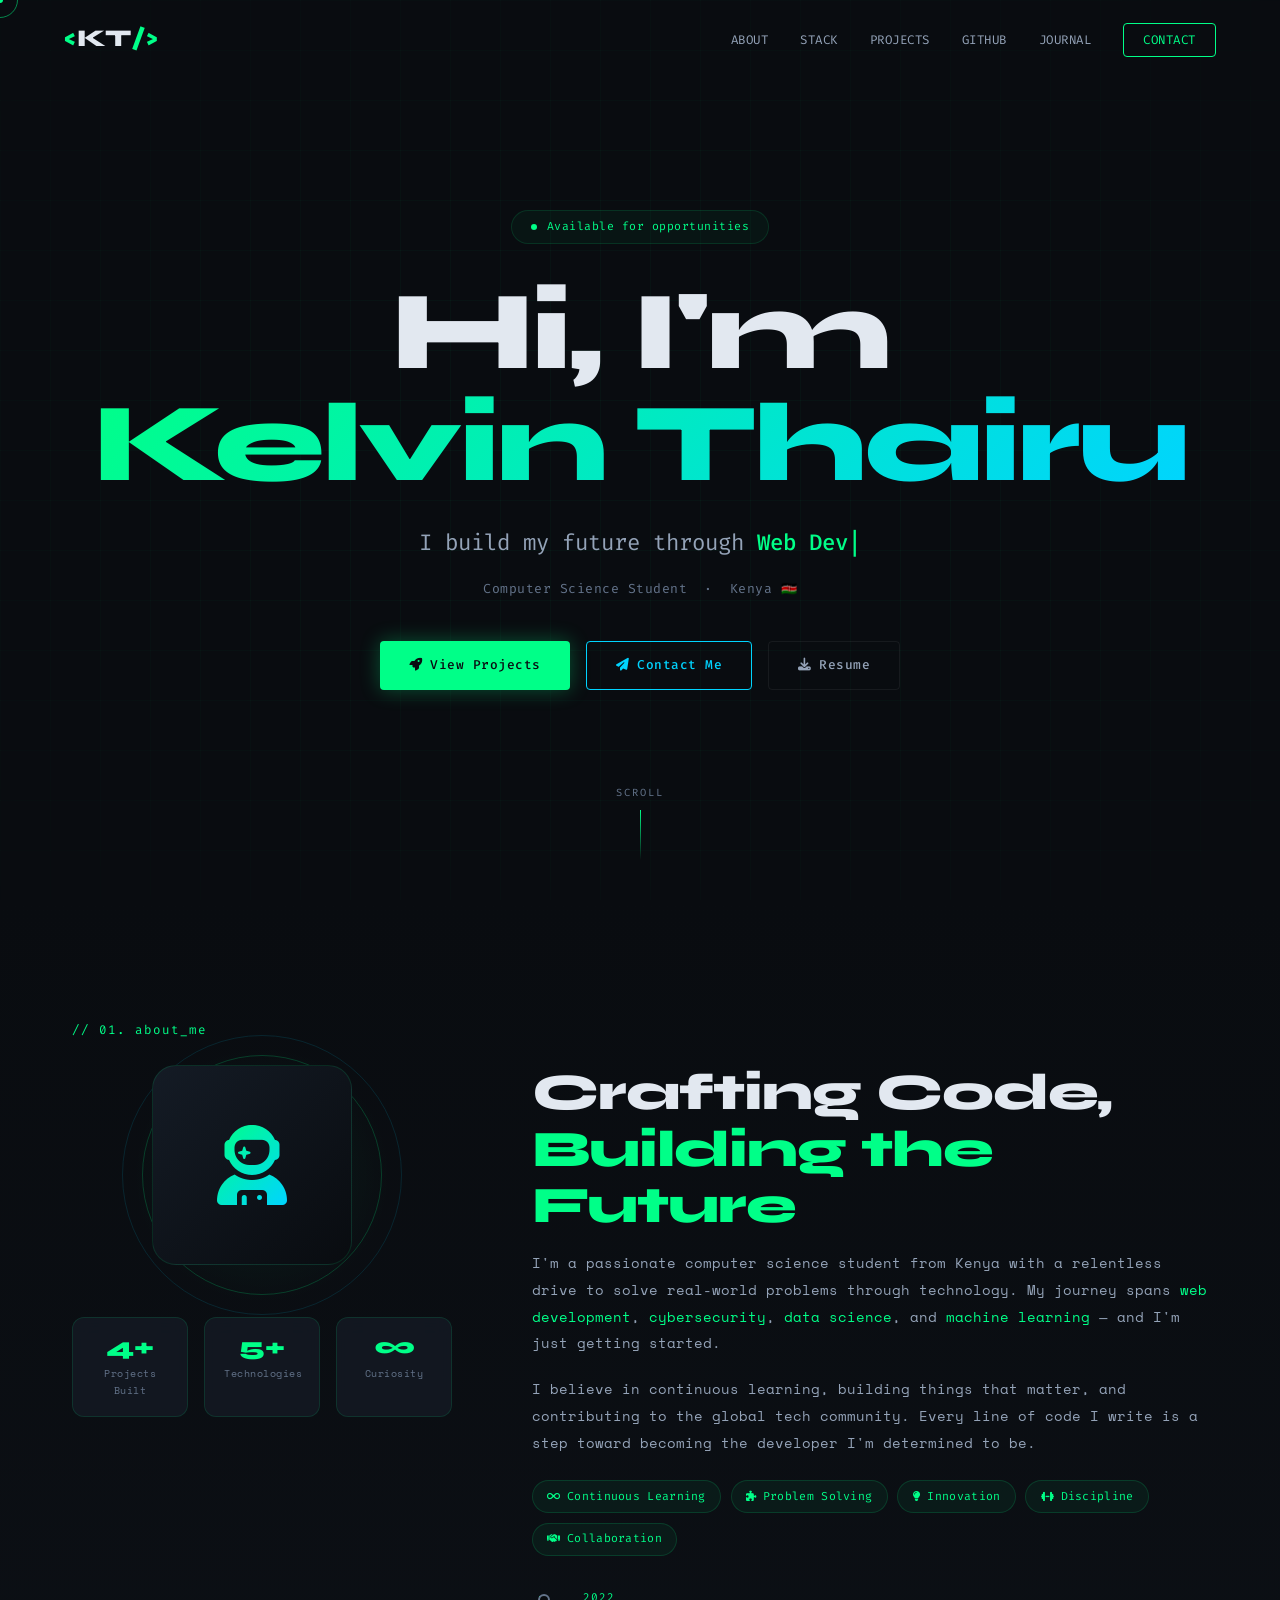
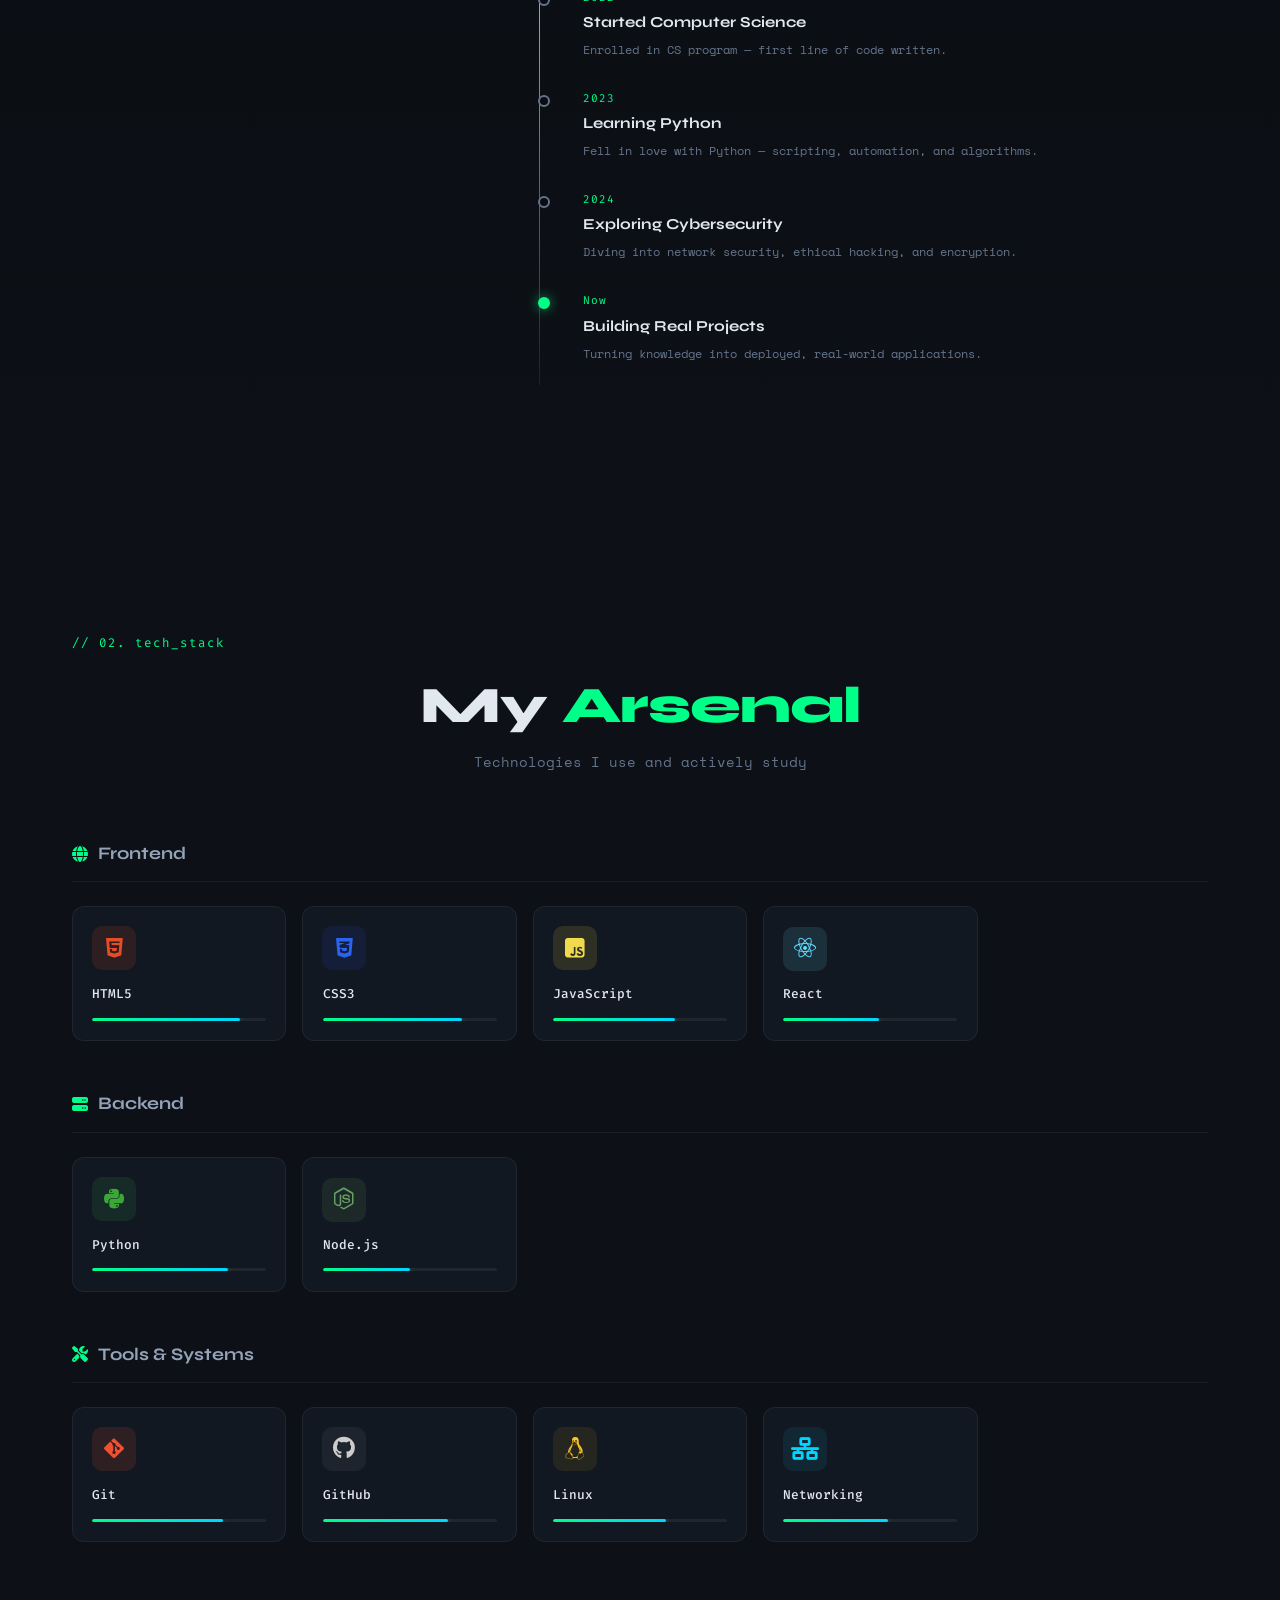
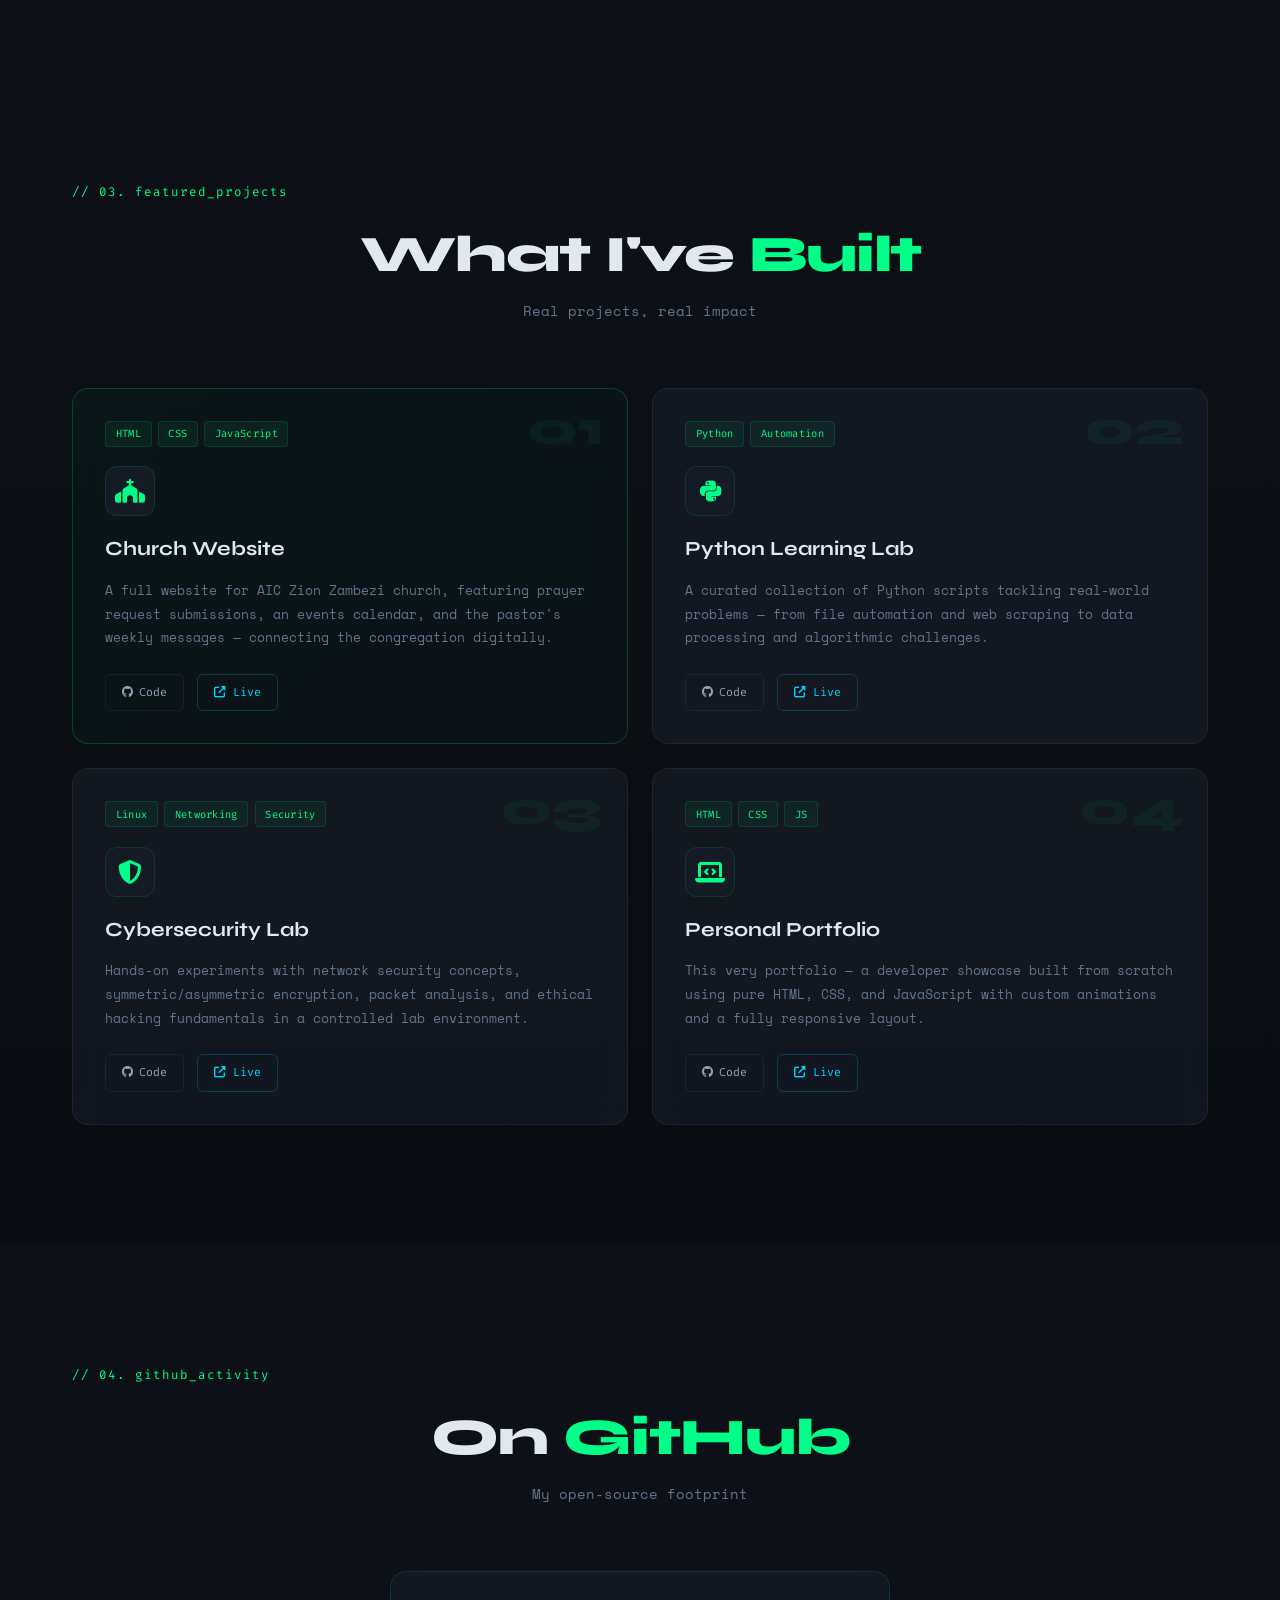
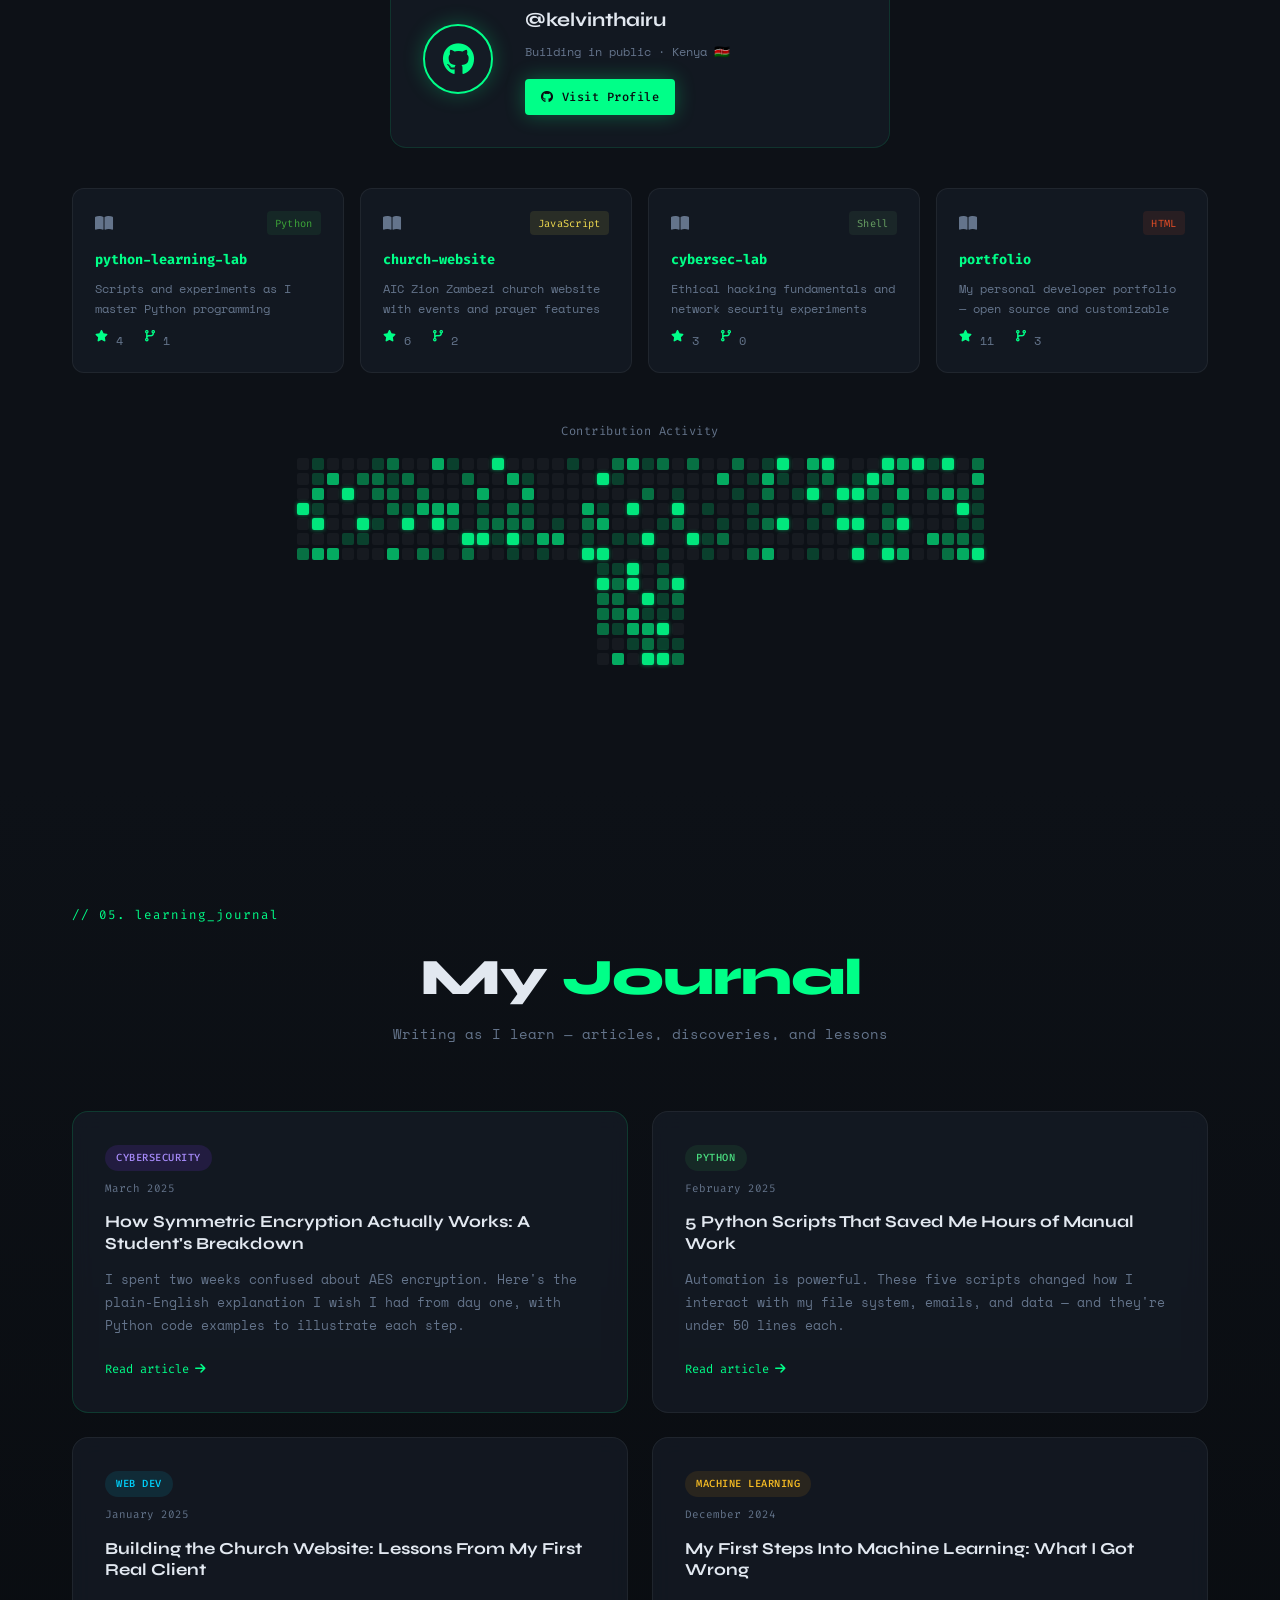
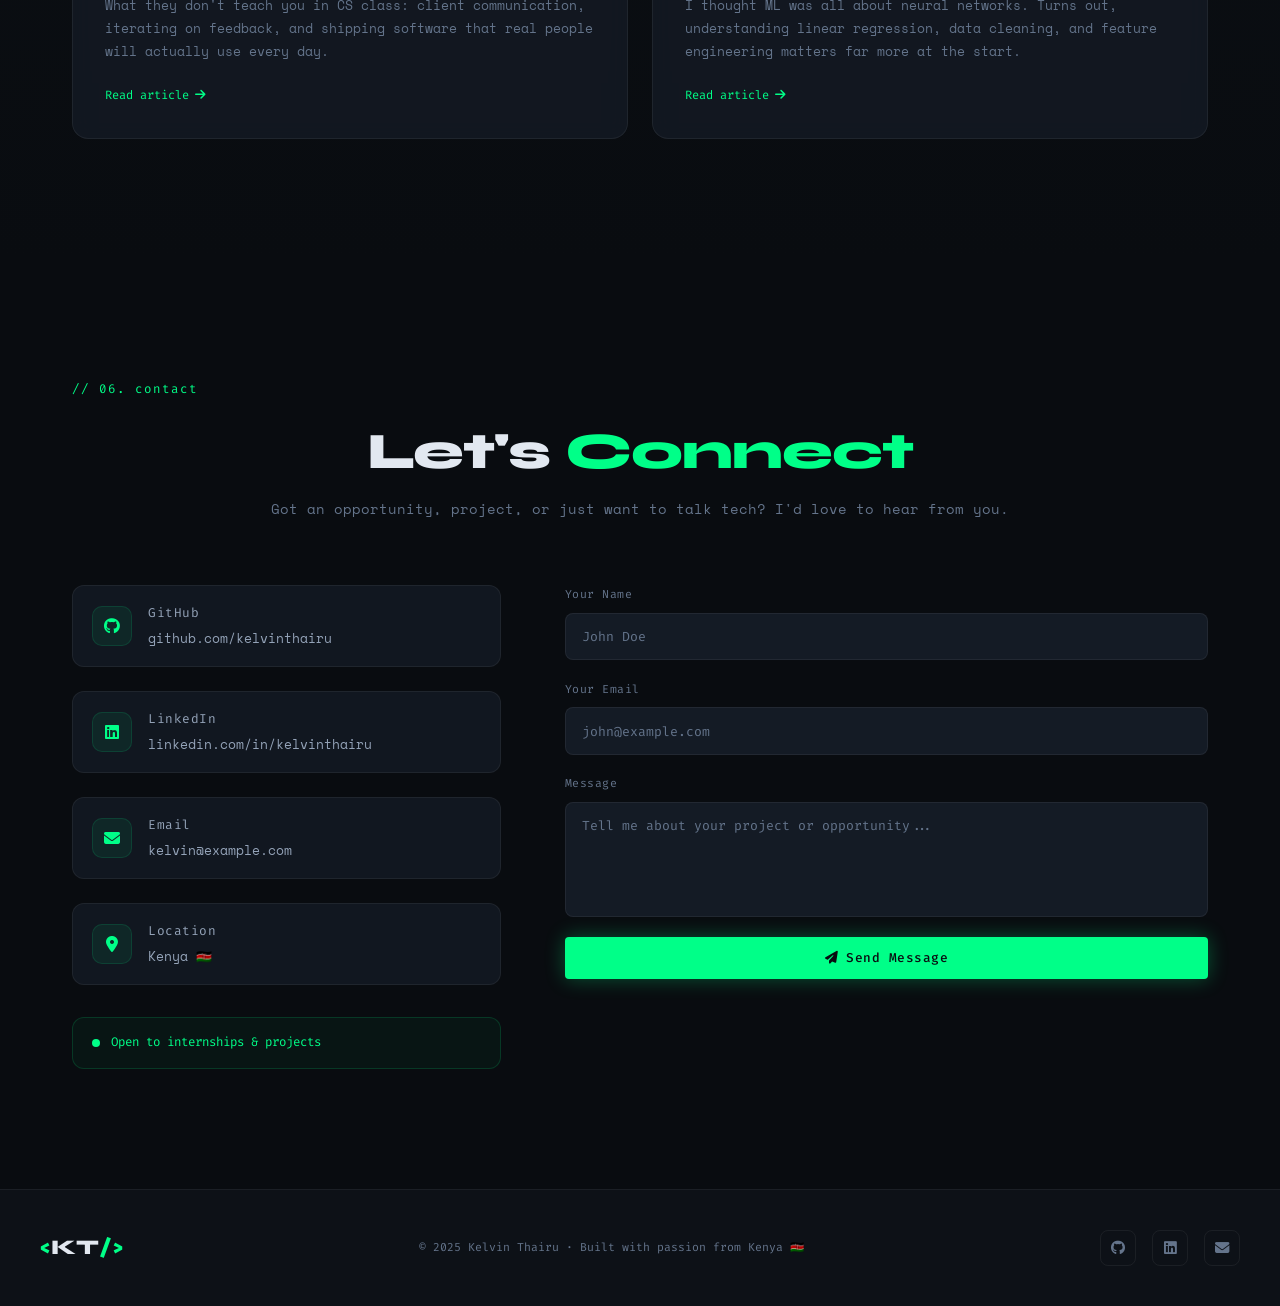
==== index.html @ 37976a63 "Initial commit Created from https://vercel.com/new" ====
<!DOCTYPE html>
<html lang="en">
<head>
  <meta charset="UTF-8" />
  <meta name="viewport" content="width=device-width, initial-scale=1.0"/>
  <title>Kelvin Thairu — Software Developer</title>
  <link rel="stylesheet" href="styles.css"/>
  <link rel="preconnect" href="https://fonts.googleapis.com"/>
  <link href="https://fonts.googleapis.com/css2?family=Space+Mono:wght@400;700&family=Syne:wght@400;600;700;800&family=Fira+Code:wght@300;400;500&display=swap" rel="stylesheet"/>
  <link rel="stylesheet" href="https://cdnjs.cloudflare.com/ajax/libs/font-awesome/6.5.0/css/all.min.css"/>
</head>
<body>

<!-- ========== CURSOR ========== -->
<div class="cursor-dot"></div>
<div class="cursor-ring"></div>

<!-- ========== NAV ========== -->
<nav id="navbar">
  <div class="nav-logo"><span class="accent">&lt;</span>KT<span class="accent">/&gt;</span></div>
  <button class="hamburger" id="hamburger" aria-label="Menu">
    <span></span><span></span><span></span>
  </button>
  <ul class="nav-links" id="nav-links">
    <li><a href="#about">About</a></li>
    <li><a href="#stack">Stack</a></li>
    <li><a href="#projects">Projects</a></li>
    <li><a href="#github">GitHub</a></li>
    <li><a href="#blog">Journal</a></li>
    <li><a href="#contact" class="nav-cta">Contact</a></li>
  </ul>
</nav>

<!-- ========== HERO ========== -->
<section id="hero">
  <canvas id="matrix-canvas"></canvas>
  <div class="hero-grid-overlay"></div>

  <div class="hero-content">
    <div class="hero-badge reveal">
      <span class="badge-dot"></span>
      Available for opportunities
    </div>
    <h1 class="hero-name reveal">Hi, I'm<br/><span class="name-highlight">Kelvin Thairu</span></h1>
    <div class="hero-sub reveal">
      <span class="static-text">I build my future through </span>
      <span class="typed-wrapper"><span id="typed-text"></span><span class="cursor-blink">|</span></span>
    </div>
    <p class="hero-tagline reveal">Computer Science Student &nbsp;·&nbsp; Kenya 🇰🇪</p>
    <div class="hero-btns reveal">
      <a href="#projects" class="btn btn-primary">
        <i class="fas fa-rocket"></i> View Projects
      </a>
      <a href="#contact" class="btn btn-secondary">
        <i class="fas fa-paper-plane"></i> Contact Me
      </a>
      <a href="#" class="btn btn-ghost" id="dl-resume">
        <i class="fas fa-download"></i> Resume
      </a>
    </div>
  </div>

  <div class="hero-scroll-hint">
    <span>scroll</span>
    <div class="scroll-line"></div>
  </div>
</section>

<!-- ========== ABOUT ========== -->
<section id="about">
  <div class="container">
    <div class="section-label reveal">// 01. about_me</div>
    <div class="about-grid">
      <div class="about-image-col reveal">
        <div class="avatar-frame">
          <div class="avatar-inner">
            <i class="fas fa-user-astronaut"></i>
          </div>
          <div class="avatar-ring r1"></div>
          <div class="avatar-ring r2"></div>
          <div class="avatar-glow"></div>
        </div>
        <div class="about-stats">
          <div class="stat-card">
            <span class="stat-num">4+</span>
            <span class="stat-label">Projects Built</span>
          </div>
          <div class="stat-card">
            <span class="stat-num">5+</span>
            <span class="stat-label">Technologies</span>
          </div>
          <div class="stat-card">
            <span class="stat-num">∞</span>
            <span class="stat-label">Curiosity</span>
          </div>
        </div>
      </div>

      <div class="about-text-col reveal">
        <h2 class="section-title">Crafting Code,<br/><span class="accent">Building the Future</span></h2>
        <p class="about-bio">
          I'm a passionate computer science student from Kenya with a relentless drive to solve real-world problems through technology. My journey spans <strong>web development</strong>, <strong>cybersecurity</strong>, <strong>data science</strong>, and <strong>machine learning</strong> — and I'm just getting started.
        </p>
        <p class="about-bio">
          I believe in continuous learning, building things that matter, and contributing to the global tech community. Every line of code I write is a step toward becoming the developer I'm determined to be.
        </p>

        <div class="values-chips">
          <span class="chip"><i class="fas fa-infinity"></i> Continuous Learning</span>
          <span class="chip"><i class="fas fa-puzzle-piece"></i> Problem Solving</span>
          <span class="chip"><i class="fas fa-lightbulb"></i> Innovation</span>
          <span class="chip"><i class="fas fa-dumbbell"></i> Discipline</span>
          <span class="chip"><i class="fas fa-handshake"></i> Collaboration</span>
        </div>

        <div class="timeline">
          <div class="tl-item">
            <div class="tl-dot"></div>
            <div class="tl-content">
              <span class="tl-year">2022</span>
              <h4>Started Computer Science</h4>
              <p>Enrolled in CS program — first line of code written.</p>
            </div>
          </div>
          <div class="tl-item">
            <div class="tl-dot"></div>
            <div class="tl-content">
              <span class="tl-year">2023</span>
              <h4>Learning Python</h4>
              <p>Fell in love with Python — scripting, automation, and algorithms.</p>
            </div>
          </div>
          <div class="tl-item">
            <div class="tl-dot"></div>
            <div class="tl-content">
              <span class="tl-year">2024</span>
              <h4>Exploring Cybersecurity</h4>
              <p>Diving into network security, ethical hacking, and encryption.</p>
            </div>
          </div>
          <div class="tl-item active">
            <div class="tl-dot"></div>
            <div class="tl-content">
              <span class="tl-year">Now</span>
              <h4>Building Real Projects</h4>
              <p>Turning knowledge into deployed, real-world applications.</p>
            </div>
          </div>
        </div>
      </div>
    </div>
  </div>
</section>

<!-- ========== TECH STACK ========== -->
<section id="stack">
  <div class="container">
    <div class="section-label reveal">// 02. tech_stack</div>
    <h2 class="section-title center reveal">My <span class="accent">Arsenal</span></h2>
    <p class="section-sub reveal">Technologies I use and actively study</p>

    <div class="stack-categories reveal">
      <div class="stack-cat">
        <div class="cat-header"><i class="fas fa-globe"></i> Frontend</div>
        <div class="tech-grid">
          <div class="tech-card" data-skill="85">
            <div class="tech-icon html-icon"><i class="fab fa-html5"></i></div>
            <span class="tech-name">HTML5</span>
            <div class="skill-bar"><div class="skill-fill" data-width="85"></div></div>
          </div>
          <div class="tech-card" data-skill="80">
            <div class="tech-icon css-icon"><i class="fab fa-css3-alt"></i></div>
            <span class="tech-name">CSS3</span>
            <div class="skill-bar"><div class="skill-fill" data-width="80"></div></div>
          </div>
          <div class="tech-card" data-skill="70">
            <div class="tech-icon js-icon"><i class="fab fa-js-square"></i></div>
            <span class="tech-name">JavaScript</span>
            <div class="skill-bar"><div class="skill-fill" data-width="70"></div></div>
          </div>
          <div class="tech-card" data-skill="55">
            <div class="tech-icon react-icon"><i class="fab fa-react"></i></div>
            <span class="tech-name">React</span>
            <div class="skill-bar"><div class="skill-fill" data-width="55"></div></div>
          </div>
        </div>
      </div>

      <div class="stack-cat">
        <div class="cat-header"><i class="fas fa-server"></i> Backend</div>
        <div class="tech-grid">
          <div class="tech-card" data-skill="78">
            <div class="tech-icon py-icon"><i class="fab fa-python"></i></div>
            <span class="tech-name">Python</span>
            <div class="skill-bar"><div class="skill-fill" data-width="78"></div></div>
          </div>
          <div class="tech-card" data-skill="50">
            <div class="tech-icon node-icon"><i class="fab fa-node-js"></i></div>
            <span class="tech-name">Node.js</span>
            <div class="skill-bar"><div class="skill-fill" data-width="50"></div></div>
          </div>
        </div>
      </div>

      <div class="stack-cat">
        <div class="cat-header"><i class="fas fa-tools"></i> Tools & Systems</div>
        <div class="tech-grid">
          <div class="tech-card" data-skill="75">
            <div class="tech-icon git-icon"><i class="fab fa-git-alt"></i></div>
            <span class="tech-name">Git</span>
            <div class="skill-bar"><div class="skill-fill" data-width="75"></div></div>
          </div>
          <div class="tech-card" data-skill="72">
            <div class="tech-icon gh-icon"><i class="fab fa-github"></i></div>
            <span class="tech-name">GitHub</span>
            <div class="skill-bar"><div class="skill-fill" data-width="72"></div></div>
          </div>
          <div class="tech-card" data-skill="65">
            <div class="tech-icon linux-icon"><i class="fab fa-linux"></i></div>
            <span class="tech-name">Linux</span>
            <div class="skill-bar"><div class="skill-fill" data-width="65"></div></div>
          </div>
          <div class="tech-card" data-skill="60">
            <div class="tech-icon net-icon"><i class="fas fa-network-wired"></i></div>
            <span class="tech-name">Networking</span>
            <div class="skill-bar"><div class="skill-fill" data-width="60"></div></div>
          </div>
        </div>
      </div>
    </div>
  </div>
</section>

<!-- ========== PROJECTS ========== -->
<section id="projects">
  <div class="container">
    <div class="section-label reveal">// 03. featured_projects</div>
    <h2 class="section-title center reveal">What I've <span class="accent">Built</span></h2>
    <p class="section-sub reveal">Real projects, real impact</p>

    <div class="projects-grid reveal">

      <div class="project-card featured">
        <div class="project-number">01</div>
        <div class="project-tags">
          <span>HTML</span><span>CSS</span><span>JavaScript</span>
        </div>
        <div class="project-icon-wrap">
          <i class="fas fa-church"></i>
        </div>
        <h3>Church Website</h3>
        <p>A full website for AIC Zion Zambezi church, featuring prayer request submissions, an events calendar, and the pastor's weekly messages — connecting the congregation digitally.</p>
        <div class="project-links">
          <a href="#" class="proj-btn"><i class="fab fa-github"></i> Code</a>
          <a href="#" class="proj-btn proj-live"><i class="fas fa-external-link-alt"></i> Live</a>
        </div>
        <div class="card-glow"></div>
      </div>

      <div class="project-card">
        <div class="project-number">02</div>
        <div class="project-tags">
          <span>Python</span><span>Automation</span>
        </div>
        <div class="project-icon-wrap">
          <i class="fab fa-python"></i>
        </div>
        <h3>Python Learning Lab</h3>
        <p>A curated collection of Python scripts tackling real-world problems — from file automation and web scraping to data processing and algorithmic challenges.</p>
        <div class="project-links">
          <a href="#" class="proj-btn"><i class="fab fa-github"></i> Code</a>
          <a href="#" class="proj-btn proj-live"><i class="fas fa-external-link-alt"></i> Live</a>
        </div>
        <div class="card-glow"></div>
      </div>

      <div class="project-card">
        <div class="project-number">03</div>
        <div class="project-tags">
          <span>Linux</span><span>Networking</span><span>Security</span>
        </div>
        <div class="project-icon-wrap">
          <i class="fas fa-shield-halved"></i>
        </div>
        <h3>Cybersecurity Lab</h3>
        <p>Hands-on experiments with network security concepts, symmetric/asymmetric encryption, packet analysis, and ethical hacking fundamentals in a controlled lab environment.</p>
        <div class="project-links">
          <a href="#" class="proj-btn"><i class="fab fa-github"></i> Code</a>
          <a href="#" class="proj-btn proj-live"><i class="fas fa-external-link-alt"></i> Live</a>
        </div>
        <div class="card-glow"></div>
      </div>

      <div class="project-card">
        <div class="project-number">04</div>
        <div class="project-tags">
          <span>HTML</span><span>CSS</span><span>JS</span>
        </div>
        <div class="project-icon-wrap">
          <i class="fas fa-laptop-code"></i>
        </div>
        <h3>Personal Portfolio</h3>
        <p>This very portfolio — a developer showcase built from scratch using pure HTML, CSS, and JavaScript with custom animations and a fully responsive layout.</p>
        <div class="project-links">
          <a href="#" class="proj-btn"><i class="fab fa-github"></i> Code</a>
          <a href="#" class="proj-btn proj-live"><i class="fas fa-external-link-alt"></i> Live</a>
        </div>
        <div class="card-glow"></div>
      </div>

    </div>
  </div>
</section>

<!-- ========== GITHUB ========== -->
<section id="github">
  <div class="container">
    <div class="section-label reveal">// 04. github_activity</div>
    <h2 class="section-title center reveal">On <span class="accent">GitHub</span></h2>
    <p class="section-sub reveal">My open-source footprint</p>

    <div class="github-profile-card reveal">
      <div class="gh-avatar"><i class="fab fa-github"></i></div>
      <div class="gh-info">
        <h3>@kelvinthairu</h3>
        <p>Building in public · Kenya 🇰🇪</p>
        <a href="https://github.com/kelvinthairu" target="_blank" class="btn btn-primary sm">
          <i class="fab fa-github"></i> Visit Profile
        </a>
      </div>
    </div>

    <div class="gh-repos reveal">
      <div class="repo-card">
        <div class="repo-top">
          <i class="fas fa-book-open"></i>
          <span class="repo-lang python">Python</span>
        </div>
        <h4>python-learning-lab</h4>
        <p>Scripts and experiments as I master Python programming</p>
        <div class="repo-meta"><i class="fas fa-star"></i> 4 &nbsp;<i class="fas fa-code-branch"></i> 1</div>
      </div>
      <div class="repo-card">
        <div class="repo-top">
          <i class="fas fa-book-open"></i>
          <span class="repo-lang js">JavaScript</span>
        </div>
        <h4>church-website</h4>
        <p>AIC Zion Zambezi church website with events and prayer features</p>
        <div class="repo-meta"><i class="fas fa-star"></i> 6 &nbsp;<i class="fas fa-code-branch"></i> 2</div>
      </div>
      <div class="repo-card">
        <div class="repo-top">
          <i class="fas fa-book-open"></i>
          <span class="repo-lang shell">Shell</span>
        </div>
        <h4>cybersec-lab</h4>
        <p>Ethical hacking fundamentals and network security experiments</p>
        <div class="repo-meta"><i class="fas fa-star"></i> 3 &nbsp;<i class="fas fa-code-branch"></i> 0</div>
      </div>
      <div class="repo-card">
        <div class="repo-top">
          <i class="fas fa-book-open"></i>
          <span class="repo-lang html">HTML</span>
        </div>
        <h4>portfolio</h4>
        <p>My personal developer portfolio — open source and customizable</p>
        <div class="repo-meta"><i class="fas fa-star"></i> 11 &nbsp;<i class="fas fa-code-branch"></i> 3</div>
      </div>
    </div>

    <div class="contrib-heatmap reveal">
      <p class="heatmap-label">Contribution Activity</p>
      <div class="heatmap-grid" id="heatmap"></div>
    </div>
  </div>
</section>

<!-- ========== BLOG ========== -->
<section id="blog">
  <div class="container">
    <div class="section-label reveal">// 05. learning_journal</div>
    <h2 class="section-title center reveal">My <span class="accent">Journal</span></h2>
    <p class="section-sub reveal">Writing as I learn — articles, discoveries, and lessons</p>

    <div class="blog-grid reveal">
      <article class="blog-card featured-blog">
        <div class="blog-cat cybersec">Cybersecurity</div>
        <div class="blog-date">March 2025</div>
        <h3>How Symmetric Encryption Actually Works: A Student's Breakdown</h3>
        <p>I spent two weeks confused about AES encryption. Here's the plain-English explanation I wish I had from day one, with Python code examples to illustrate each step.</p>
        <a href="#" class="blog-read">Read article <i class="fas fa-arrow-right"></i></a>
      </article>

      <article class="blog-card">
        <div class="blog-cat python">Python</div>
        <div class="blog-date">February 2025</div>
        <h3>5 Python Scripts That Saved Me Hours of Manual Work</h3>
        <p>Automation is powerful. These five scripts changed how I interact with my file system, emails, and data — and they're under 50 lines each.</p>
        <a href="#" class="blog-read">Read article <i class="fas fa-arrow-right"></i></a>
      </article>

      <article class="blog-card">
        <div class="blog-cat webdev">Web Dev</div>
        <div class="blog-date">January 2025</div>
        <h3>Building the Church Website: Lessons From My First Real Client</h3>
        <p>What they don't teach you in CS class: client communication, iterating on feedback, and shipping software that real people will actually use every day.</p>
        <a href="#" class="blog-read">Read article <i class="fas fa-arrow-right"></i></a>
      </article>

      <article class="blog-card">
        <div class="blog-cat ml">Machine Learning</div>
        <div class="blog-date">December 2024</div>
        <h3>My First Steps Into Machine Learning: What I Got Wrong</h3>
        <p>I thought ML was all about neural networks. Turns out, understanding linear regression, data cleaning, and feature engineering matters far more at the start.</p>
        <a href="#" class="blog-read">Read article <i class="fas fa-arrow-right"></i></a>
      </article>
    </div>
  </div>
</section>

<!-- ========== CONTACT ========== -->
<section id="contact">
  <div class="container">
    <div class="section-label reveal">// 06. contact</div>
    <h2 class="section-title center reveal">Let's <span class="accent">Connect</span></h2>
    <p class="section-sub reveal">Got an opportunity, project, or just want to talk tech? I'd love to hear from you.</p>

    <div class="contact-grid reveal">
      <div class="contact-info">
        <div class="contact-item">
          <div class="contact-icon"><i class="fab fa-github"></i></div>
          <div>
            <span class="ci-label">GitHub</span>
            <a href="https://github.com/kelvinthairu" target="_blank">github.com/kelvinthairu</a>
          </div>
        </div>
        <div class="contact-item">
          <div class="contact-icon"><i class="fab fa-linkedin"></i></div>
          <div>
            <span class="ci-label">LinkedIn</span>
            <a href="https://linkedin.com/in/kelvinthairu" target="_blank">linkedin.com/in/kelvinthairu</a>
          </div>
        </div>
        <div class="contact-item">
          <div class="contact-icon"><i class="fas fa-envelope"></i></div>
          <div>
            <span class="ci-label">Email</span>
            <a href="mailto:kelvin@example.com">kelvin@example.com</a>
          </div>
        </div>
        <div class="contact-item">
          <div class="contact-icon"><i class="fas fa-map-marker-alt"></i></div>
          <div>
            <span class="ci-label">Location</span>
            <span>Kenya 🇰🇪</span>
          </div>
        </div>

        <div class="availability-badge">
          <span class="avail-dot"></span>
          Open to internships & projects
        </div>
      </div>

      <form class="contact-form" id="contact-form">
        <div class="form-group">
          <label for="name">Your Name</label>
          <input type="text" id="name" placeholder="John Doe" required />
        </div>
        <div class="form-group">
          <label for="email">Your Email</label>
          <input type="email" id="email" placeholder="john@example.com" required />
        </div>
        <div class="form-group">
          <label for="message">Message</label>
          <textarea id="message" rows="5" placeholder="Tell me about your project or opportunity..." required></textarea>
        </div>
        <button type="submit" class="btn btn-primary full">
          <i class="fas fa-paper-plane"></i> Send Message
        </button>
        <div class="form-success" id="form-success">
          <i class="fas fa-check-circle"></i> Message sent! I'll reply soon.
        </div>
      </form>
    </div>
  </div>
</section>

<!-- ========== FOOTER ========== -->
<footer id="footer">
  <div class="footer-inner">
    <div class="footer-logo"><span class="accent">&lt;</span>KT<span class="accent">/&gt;</span></div>
    <p class="footer-copy">© 2025 Kelvin Thairu · Built with passion from Kenya 🇰🇪</p>
    <div class="footer-socials">
      <a href="https://github.com/kelvinthairu" target="_blank" aria-label="GitHub"><i class="fab fa-github"></i></a>
      <a href="https://linkedin.com/in/kelvinthairu" target="_blank" aria-label="LinkedIn"><i class="fab fa-linkedin"></i></a>
      <a href="mailto:kelvin@example.com" aria-label="Email"><i class="fas fa-envelope"></i></a>
    </div>
  </div>
</footer>

<script src="script.js"></script>
</body>
</html>
---- styles.css ----
/* ===================================================
   KELVIN THAIRU — PORTFOLIO STYLESHEET
   Dark Cyberpunk · Minimal · Glowing Green Accents
   =================================================== */

:root {
  --bg: #090c10;
  --bg2: #0d1117;
  --bg3: #141b25;
  --accent: #00ff88;
  --accent2: #00d4ff;
  --accent3: #7c3aed;
  --text: #e2e8f0;
  --text-muted: #64748b;
  --text-dim: #94a3b8;
  --border: rgba(0, 255, 136, 0.12);
  --border2: rgba(255,255,255,0.06);
  --glass: rgba(13, 17, 23, 0.7);
  --glow: 0 0 30px rgba(0, 255, 136, 0.2);
  --glow-strong: 0 0 60px rgba(0, 255, 136, 0.35);
  --card-bg: rgba(20, 27, 37, 0.8);
  --font-display: 'Syne', sans-serif;
  --font-mono: 'Fira Code', monospace;
  --font-body: 'Space Mono', monospace;
}

/* ===== RESET ===== */
*, *::before, *::after { box-sizing: border-box; margin: 0; padding: 0; }
html { scroll-behavior: smooth; }

body {
  font-family: var(--font-body);
  background: var(--bg);
  color: var(--text);
  overflow-x: hidden;
  line-height: 1.7;
  font-size: 14px;
}

a { color: var(--accent); text-decoration: none; transition: all 0.3s ease; }
a:hover { color: var(--accent2); }
::selection { background: rgba(0,255,136,0.25); color: #fff; }

/* ===== CUSTOM CURSOR ===== */
.cursor-dot {
  width: 6px; height: 6px;
  background: var(--accent);
  border-radius: 50%;
  position: fixed;
  top: 0; left: 0;
  pointer-events: none;
  z-index: 9999;
  transform: translate(-50%, -50%);
  transition: transform 0.05s, opacity 0.3s;
}
.cursor-ring {
  width: 36px; height: 36px;
  border: 1.5px solid rgba(0,255,136,0.5);
  border-radius: 50%;
  position: fixed;
  top: 0; left: 0;
  pointer-events: none;
  z-index: 9998;
  transform: translate(-50%, -50%);
  transition: transform 0.12s ease-out, width 0.3s, height 0.3s, border-color 0.3s;
}
.cursor-ring.hovered {
  width: 60px; height: 60px;
  border-color: var(--accent);
  background: rgba(0,255,136,0.05);
}
@media (hover: none) { .cursor-dot, .cursor-ring { display: none; } }

/* ===== SCROLLBAR ===== */
::-webkit-scrollbar { width: 4px; }
::-webkit-scrollbar-track { background: var(--bg); }
::-webkit-scrollbar-thumb { background: var(--accent); border-radius: 2px; }

/* ===== NAVBAR ===== */
#navbar {
  position: fixed;
  top: 0; left: 0; right: 0;
  z-index: 1000;
  display: flex;
  align-items: center;
  justify-content: space-between;
  padding: 1.2rem 4rem;
  transition: all 0.4s ease;
}
#navbar.scrolled {
  background: rgba(9, 12, 16, 0.92);
  backdrop-filter: blur(20px);
  border-bottom: 1px solid var(--border);
  padding: 0.8rem 4rem;
}
.nav-logo {
  font-family: var(--font-display);
  font-size: 1.5rem;
  font-weight: 800;
  letter-spacing: -0.5px;
  color: var(--text);
}
.nav-links {
  display: flex;
  list-style: none;
  gap: 2rem;
  align-items: center;
}
.nav-links a {
  font-family: var(--font-mono);
  font-size: 0.78rem;
  color: var(--text-dim);
  letter-spacing: 0.5px;
  text-transform: uppercase;
  position: relative;
}
.nav-links a::after {
  content: '';
  position: absolute;
  left: 0; bottom: -3px;
  width: 0; height: 1px;
  background: var(--accent);
  transition: width 0.3s;
}
.nav-links a:hover { color: var(--accent); }
.nav-links a:hover::after { width: 100%; }
.nav-cta {
  padding: 0.5rem 1.2rem !important;
  border: 1px solid var(--accent) !important;
  border-radius: 4px;
  color: var(--accent) !important;
}
.nav-cta:hover {
  background: var(--accent) !important;
  color: var(--bg) !important;
}
.hamburger {
  display: none;
  flex-direction: column;
  gap: 5px;
  background: none;
  border: none;
  cursor: pointer;
  z-index: 1001;
  padding: 4px;
}
.hamburger span {
  width: 24px; height: 2px;
  background: var(--text);
  border-radius: 2px;
  transition: all 0.3s ease;
  display: block;
}
.hamburger.open span:nth-child(1) { transform: translateY(7px) rotate(45deg); }
.hamburger.open span:nth-child(2) { opacity: 0; }
.hamburger.open span:nth-child(3) { transform: translateY(-7px) rotate(-45deg); }

/* ===== ACCENT COLOR ===== */
.accent { color: var(--accent); }

/* ===== BUTTONS ===== */
.btn {
  display: inline-flex;
  align-items: center;
  gap: 0.5rem;
  padding: 0.8rem 1.8rem;
  border-radius: 4px;
  font-family: var(--font-mono);
  font-size: 0.8rem;
  font-weight: 500;
  letter-spacing: 0.5px;
  cursor: pointer;
  transition: all 0.3s ease;
  border: none;
  text-decoration: none;
}
.btn-primary {
  background: var(--accent);
  color: var(--bg);
  box-shadow: 0 0 20px rgba(0,255,136,0.3);
}
.btn-primary:hover {
  background: #00cc70;
  transform: translateY(-2px);
  box-shadow: 0 0 35px rgba(0,255,136,0.5);
  color: var(--bg);
}
.btn-secondary {
  background: transparent;
  color: var(--accent2);
  border: 1px solid var(--accent2);
}
.btn-secondary:hover {
  background: rgba(0, 212, 255, 0.1);
  transform: translateY(-2px);
  color: var(--accent2);
}
.btn-ghost {
  background: transparent;
  color: var(--text-dim);
  border: 1px solid var(--border2);
}
.btn-ghost:hover {
  color: var(--text);
  border-color: var(--text-dim);
  transform: translateY(-2px);
}
.btn.sm { padding: 0.5rem 1rem; font-size: 0.75rem; }
.btn.full { width: 100%; justify-content: center; }

/* ===== CONTAINER ===== */
.container { max-width: 1200px; margin: 0 auto; padding: 0 2rem; }

/* ===== SECTION BASE ===== */
section { padding: 120px 0; position: relative; }
.section-label {
  font-family: var(--font-mono);
  font-size: 0.78rem;
  color: var(--accent);
  letter-spacing: 2px;
  margin-bottom: 1.5rem;
  opacity: 0.8;
}
.section-title {
  font-family: var(--font-display);
  font-size: clamp(2rem, 5vw, 3.2rem);
  font-weight: 800;
  line-height: 1.1;
  margin-bottom: 1rem;
  letter-spacing: -1px;
}
.section-title.center { text-align: center; }
.section-sub {
  color: var(--text-muted);
  font-size: 0.9rem;
  margin-bottom: 4rem;
  text-align: center;
}

/* ===== REVEAL ANIMATION ===== */
.reveal {
  opacity: 0;
  transform: translateY(30px);
  transition: opacity 0.7s ease, transform 0.7s ease;
}
.reveal.visible {
  opacity: 1;
  transform: translateY(0);
}

/* =============================================
   HERO
   ============================================= */
#hero {
  position: relative;
  height: 100vh;
  min-height: 700px;
  display: flex;
  align-items: center;
  justify-content: center;
  overflow: hidden;
  padding: 0;
}

#matrix-canvas {
  position: absolute;
  inset: 0;
  z-index: 0;
  opacity: 0.18;
}

.hero-grid-overlay {
  position: absolute;
  inset: 0;
  z-index: 1;
  background-image:
    linear-gradient(rgba(0,255,136,0.03) 1px, transparent 1px),
    linear-gradient(90deg, rgba(0,255,136,0.03) 1px, transparent 1px);
  background-size: 50px 50px;
  mask-image: radial-gradient(ellipse 80% 80% at 50% 50%, black 30%, transparent 100%);
}

.hero-content {
  position: relative;
  z-index: 2;
  text-align: center;
  padding: 0 1rem;
}

.hero-badge {
  display: inline-flex;
  align-items: center;
  gap: 0.6rem;
  padding: 0.4rem 1.2rem;
  border: 1px solid var(--border);
  border-radius: 50px;
  font-family: var(--font-mono);
  font-size: 0.72rem;
  color: var(--accent);
  background: rgba(0,255,136,0.04);
  margin-bottom: 2rem;
  letter-spacing: 0.5px;
}
.badge-dot {
  width: 6px; height: 6px;
  border-radius: 50%;
  background: var(--accent);
  animation: pulse 2s infinite;
}
@keyframes pulse {
  0%, 100% { box-shadow: 0 0 0 0 rgba(0,255,136,0.6); }
  50% { box-shadow: 0 0 0 6px rgba(0,255,136,0); }
}

.hero-name {
  font-family: var(--font-display);
  font-size: clamp(2.8rem, 9vw, 7rem);
  font-weight: 800;
  line-height: 1.0;
  letter-spacing: -3px;
  margin-bottom: 1.5rem;
}
.name-highlight {
  background: linear-gradient(135deg, var(--accent), var(--accent2));
  -webkit-background-clip: text;
  -webkit-text-fill-color: transparent;
  background-clip: text;
  display: block;
}

.hero-sub {
  font-family: var(--font-mono);
  font-size: clamp(1rem, 2.5vw, 1.4rem);
  color: var(--text-dim);
  margin-bottom: 1rem;
  min-height: 2rem;
}
.typed-wrapper {
  color: var(--accent);
  font-weight: 500;
}
.cursor-blink {
  animation: blink 0.7s infinite;
  color: var(--accent);
}
@keyframes blink { 0%, 100% { opacity: 1; } 50% { opacity: 0; } }

.hero-tagline {
  font-family: var(--font-mono);
  font-size: 0.82rem;
  color: var(--text-muted);
  margin-bottom: 2.5rem;
  letter-spacing: 0.5px;
}
.hero-btns {
  display: flex;
  gap: 1rem;
  justify-content: center;
  flex-wrap: wrap;
}

.hero-scroll-hint {
  position: absolute;
  bottom: 2.5rem;
  left: 50%;
  transform: translateX(-50%);
  display: flex;
  flex-direction: column;
  align-items: center;
  gap: 0.5rem;
  z-index: 2;
  font-family: var(--font-mono);
  font-size: 0.65rem;
  color: var(--text-muted);
  letter-spacing: 2px;
  text-transform: uppercase;
}
.scroll-line {
  width: 1px;
  height: 50px;
  background: linear-gradient(to bottom, var(--accent), transparent);
  animation: scrollDown 2s infinite;
}
@keyframes scrollDown {
  0% { transform: scaleY(0); transform-origin: top; }
  50% { transform: scaleY(1); transform-origin: top; }
  51% { transform: scaleY(1); transform-origin: bottom; }
  100% { transform: scaleY(0); transform-origin: bottom; }
}

/* =============================================
   ABOUT
   ============================================= */
#about {
  background: linear-gradient(180deg, var(--bg) 0%, var(--bg2) 100%);
}

.about-grid {
  display: grid;
  grid-template-columns: 380px 1fr;
  gap: 5rem;
  align-items: start;
}

.avatar-frame {
  position: relative;
  width: 220px;
  height: 220px;
  margin: 0 auto 2rem;
}
.avatar-inner {
  width: 200px; height: 200px;
  border-radius: 24px;
  background: linear-gradient(135deg, var(--bg3), var(--bg));
  border: 1px solid var(--border);
  display: flex;
  align-items: center;
  justify-content: center;
  position: relative;
  z-index: 2;
}
.avatar-inner i {
  font-size: 5rem;
  background: linear-gradient(135deg, var(--accent), var(--accent2));
  -webkit-background-clip: text;
  -webkit-text-fill-color: transparent;
  background-clip: text;
}
.avatar-ring {
  position: absolute;
  border-radius: 50%;
  border: 1px solid;
  top: 50%; left: 50%;
  transform: translate(-50%, -50%);
  animation: spin-slow linear infinite;
}
.r1 {
  width: 240px; height: 240px;
  border-color: rgba(0,255,136,0.2);
  animation-duration: 12s;
}
.r2 {
  width: 280px; height: 280px;
  border-color: rgba(0,212,255,0.12);
  animation-duration: 20s;
  animation-direction: reverse;
}
@keyframes spin-slow { from { transform: translate(-50%, -50%) rotate(0deg); } to { transform: translate(-50%, -50%) rotate(360deg); } }
.avatar-glow {
  position: absolute;
  inset: -20px;
  background: radial-gradient(circle, rgba(0,255,136,0.08), transparent 70%);
  border-radius: 50%;
  z-index: 0;
}

.about-stats {
  display: flex;
  gap: 1rem;
  justify-content: center;
  flex-wrap: wrap;
}
.stat-card {
  background: var(--card-bg);
  border: 1px solid var(--border);
  border-radius: 12px;
  padding: 1rem 1.2rem;
  text-align: center;
  backdrop-filter: blur(10px);
  flex: 1;
  min-width: 80px;
}
.stat-num {
  display: block;
  font-family: var(--font-display);
  font-size: 1.6rem;
  font-weight: 800;
  color: var(--accent);
  line-height: 1;
}
.stat-label {
  font-size: 0.65rem;
  color: var(--text-muted);
  margin-top: 0.3rem;
  display: block;
  letter-spacing: 0.5px;
}

.about-bio {
  color: var(--text-dim);
  font-size: 0.88rem;
  line-height: 1.9;
  margin-bottom: 1.2rem;
}
.about-bio strong { color: var(--accent); font-weight: 500; }

.values-chips {
  display: flex;
  flex-wrap: wrap;
  gap: 0.6rem;
  margin: 1.5rem 0 2rem;
}
.chip {
  display: inline-flex;
  align-items: center;
  gap: 0.4rem;
  padding: 0.35rem 0.9rem;
  background: rgba(0,255,136,0.05);
  border: 1px solid rgba(0,255,136,0.15);
  border-radius: 50px;
  font-family: var(--font-mono);
  font-size: 0.72rem;
  color: var(--accent);
  letter-spacing: 0.3px;
}
.chip i { font-size: 0.65rem; }

.timeline {
  display: flex;
  flex-direction: column;
  gap: 0;
  position: relative;
  padding-left: 2rem;
}
.timeline::before {
  content: '';
  position: absolute;
  left: 7px;
  top: 8px;
  bottom: 8px;
  width: 1px;
  background: linear-gradient(to bottom, var(--accent), rgba(0,255,136,0.1));
}
.tl-item {
  position: relative;
  padding-bottom: 1.8rem;
  padding-left: 1.2rem;
}
.tl-dot {
  position: absolute;
  left: -1.6rem;
  top: 6px;
  width: 12px; height: 12px;
  border-radius: 50%;
  border: 2px solid var(--text-muted);
  background: var(--bg);
  transition: all 0.3s;
}
.tl-item.active .tl-dot, .tl-item:hover .tl-dot {
  border-color: var(--accent);
  background: var(--accent);
  box-shadow: 0 0 12px rgba(0,255,136,0.6);
}
.tl-year {
  font-family: var(--font-mono);
  font-size: 0.7rem;
  color: var(--accent);
  letter-spacing: 1px;
  display: block;
  margin-bottom: 0.2rem;
}
.tl-content h4 {
  font-family: var(--font-display);
  font-size: 0.95rem;
  font-weight: 700;
  color: var(--text);
  margin-bottom: 0.2rem;
}
.tl-content p { font-size: 0.78rem; color: var(--text-muted); }

/* =============================================
   TECH STACK
   ============================================= */
#stack {
  background: var(--bg2);
}

.stack-categories {
  display: flex;
  flex-direction: column;
  gap: 3rem;
}
.stack-cat {}
.cat-header {
  font-family: var(--font-display);
  font-size: 1.1rem;
  font-weight: 700;
  color: var(--text-dim);
  margin-bottom: 1.5rem;
  display: flex;
  align-items: center;
  gap: 0.6rem;
  padding-bottom: 0.8rem;
  border-bottom: 1px solid var(--border2);
}
.cat-header i { color: var(--accent); font-size: 1rem; }

.tech-grid {
  display: grid;
  grid-template-columns: repeat(auto-fill, minmax(200px, 1fr));
  gap: 1rem;
}
.tech-card {
  background: var(--card-bg);
  border: 1px solid var(--border2);
  border-radius: 12px;
  padding: 1.2rem;
  display: flex;
  flex-direction: column;
  gap: 0.8rem;
  cursor: default;
  transition: all 0.3s ease;
  backdrop-filter: blur(10px);
  position: relative;
  overflow: hidden;
}
.tech-card::before {
  content: '';
  position: absolute;
  inset: 0;
  background: linear-gradient(135deg, transparent, rgba(0,255,136,0.03));
  opacity: 0;
  transition: opacity 0.3s;
}
.tech-card:hover {
  border-color: var(--border);
  transform: translateY(-4px);
  box-shadow: var(--glow);
}
.tech-card:hover::before { opacity: 1; }

.tech-icon {
  width: 44px; height: 44px;
  border-radius: 10px;
  display: flex;
  align-items: center;
  justify-content: center;
  font-size: 1.4rem;
}
.html-icon { background: rgba(228,77,38,0.12); color: #e44d26; }
.css-icon { background: rgba(38,77,228,0.12); color: #2965f1; }
.js-icon { background: rgba(240,219,79,0.12); color: #f0db4f; }
.react-icon { background: rgba(97,218,251,0.12); color: #61dafb; }
.py-icon { background: rgba(52,168,83,0.12); color: #3da639; }
.node-icon { background: rgba(104,160,99,0.12); color: #68a063; }
.git-icon { background: rgba(240,80,50,0.12); color: #f05032; }
.gh-icon { background: rgba(255,255,255,0.05); color: #ccc; }
.linux-icon { background: rgba(255,200,0,0.08); color: #fcc624; }
.net-icon { background: rgba(0,212,255,0.08); color: var(--accent2); }

.tech-name {
  font-family: var(--font-mono);
  font-size: 0.8rem;
  color: var(--text);
  font-weight: 500;
}
.skill-bar {
  height: 3px;
  background: rgba(255,255,255,0.06);
  border-radius: 2px;
  overflow: hidden;
}
.skill-fill {
  height: 100%;
  background: linear-gradient(90deg, var(--accent), var(--accent2));
  border-radius: 2px;
  width: 0%;
  transition: width 1.2s cubic-bezier(0.4, 0, 0.2, 1);
  box-shadow: 0 0 6px rgba(0,255,136,0.5);
}

/* =============================================
   PROJECTS
   ============================================= */
#projects {
  background: linear-gradient(180deg, var(--bg2) 0%, var(--bg) 100%);
}

.projects-grid {
  display: grid;
  grid-template-columns: repeat(2, 1fr);
  gap: 1.5rem;
}
.project-card {
  background: var(--card-bg);
  border: 1px solid var(--border2);
  border-radius: 16px;
  padding: 2rem;
  position: relative;
  overflow: hidden;
  transition: all 0.4s ease;
  backdrop-filter: blur(15px);
}
.project-card:hover {
  border-color: var(--border);
  transform: translateY(-6px);
}
.project-card:hover .card-glow { opacity: 1; }
.project-card.featured {
  border-color: rgba(0,255,136,0.2);
  background: linear-gradient(135deg, rgba(0,255,136,0.03), rgba(0,212,255,0.02));
}

.card-glow {
  position: absolute;
  inset: -1px;
  background: linear-gradient(135deg, rgba(0,255,136,0.08), rgba(0,212,255,0.05));
  border-radius: 16px;
  opacity: 0;
  transition: opacity 0.4s;
  pointer-events: none;
  z-index: 0;
}

.project-number {
  font-family: var(--font-display);
  font-size: 3rem;
  font-weight: 800;
  color: rgba(0,255,136,0.06);
  position: absolute;
  top: 1rem;
  right: 1.5rem;
  line-height: 1;
  pointer-events: none;
}
.project-tags {
  display: flex;
  flex-wrap: wrap;
  gap: 0.4rem;
  margin-bottom: 1.2rem;
  position: relative;
  z-index: 1;
}
.project-tags span {
  padding: 0.2rem 0.6rem;
  background: rgba(0,255,136,0.06);
  border: 1px solid rgba(0,255,136,0.12);
  border-radius: 4px;
  font-family: var(--font-mono);
  font-size: 0.65rem;
  color: var(--accent);
  letter-spacing: 0.3px;
}
.project-icon-wrap {
  width: 50px; height: 50px;
  background: var(--bg3);
  border-radius: 12px;
  display: flex;
  align-items: center;
  justify-content: center;
  font-size: 1.5rem;
  color: var(--accent);
  margin-bottom: 1rem;
  border: 1px solid var(--border);
  position: relative; z-index: 1;
  transition: all 0.3s;
}
.project-card:hover .project-icon-wrap {
  background: rgba(0,255,136,0.08);
  box-shadow: var(--glow);
}
.project-card h3 {
  font-family: var(--font-display);
  font-size: 1.25rem;
  font-weight: 700;
  margin-bottom: 0.8rem;
  color: var(--text);
  position: relative; z-index: 1;
}
.project-card p {
  font-size: 0.82rem;
  color: var(--text-muted);
  line-height: 1.8;
  margin-bottom: 1.5rem;
  position: relative; z-index: 1;
}
.project-links {
  display: flex;
  gap: 0.8rem;
  position: relative; z-index: 1;
}
.proj-btn {
  display: inline-flex;
  align-items: center;
  gap: 0.4rem;
  padding: 0.5rem 1rem;
  border-radius: 6px;
  font-family: var(--font-mono);
  font-size: 0.72rem;
  border: 1px solid var(--border2);
  color: var(--text-dim);
  transition: all 0.3s;
}
.proj-btn:hover {
  border-color: var(--accent);
  color: var(--accent);
  background: rgba(0,255,136,0.05);
}
.proj-btn.proj-live {
  border-color: rgba(0,212,255,0.2);
  color: var(--accent2);
}
.proj-btn.proj-live:hover {
  background: rgba(0,212,255,0.06);
  border-color: var(--accent2);
}

/* =============================================
   GITHUB
   ============================================= */
#github { background: var(--bg2); }

.github-profile-card {
  display: flex;
  align-items: center;
  gap: 2rem;
  background: var(--card-bg);
  border: 1px solid var(--border);
  border-radius: 16px;
  padding: 2rem;
  margin-bottom: 2.5rem;
  backdrop-filter: blur(15px);
  max-width: 500px;
  margin-left: auto;
  margin-right: auto;
}
.gh-avatar {
  width: 70px; height: 70px;
  border-radius: 50%;
  background: var(--bg3);
  border: 2px solid var(--accent);
  display: flex;
  align-items: center;
  justify-content: center;
  font-size: 2rem;
  color: var(--accent);
  flex-shrink: 0;
  box-shadow: 0 0 20px rgba(0,255,136,0.25);
}
.gh-info h3 {
  font-family: var(--font-display);
  font-size: 1.2rem;
  font-weight: 700;
  margin-bottom: 0.3rem;
}
.gh-info p { font-size: 0.78rem; color: var(--text-muted); margin-bottom: 1rem; }

.gh-repos {
  display: grid;
  grid-template-columns: repeat(auto-fill, minmax(240px, 1fr));
  gap: 1rem;
  margin-bottom: 3rem;
}
.repo-card {
  background: var(--card-bg);
  border: 1px solid var(--border2);
  border-radius: 12px;
  padding: 1.4rem;
  transition: all 0.3s ease;
  cursor: pointer;
}
.repo-card:hover {
  border-color: var(--border);
  transform: translateY(-4px);
  box-shadow: var(--glow);
}
.repo-top {
  display: flex;
  justify-content: space-between;
  align-items: center;
  margin-bottom: 0.8rem;
}
.repo-top i { color: var(--text-muted); font-size: 1rem; }
.repo-lang {
  font-family: var(--font-mono);
  font-size: 0.65rem;
  padding: 0.2rem 0.5rem;
  border-radius: 4px;
  letter-spacing: 0.3px;
}
.repo-lang.python { background: rgba(52,168,83,0.1); color: #3da639; }
.repo-lang.js { background: rgba(240,219,79,0.1); color: #f0db4f; }
.repo-lang.shell { background: rgba(104,160,99,0.1); color: #68a063; }
.repo-lang.html { background: rgba(228,77,38,0.1); color: #e44d26; }

.repo-card h4 {
  font-family: var(--font-mono);
  font-size: 0.85rem;
  color: var(--accent);
  margin-bottom: 0.5rem;
}
.repo-card p { font-size: 0.75rem; color: var(--text-muted); line-height: 1.6; margin-bottom: 0.8rem; }
.repo-meta { font-size: 0.72rem; color: var(--text-muted); display: flex; gap: 0.5rem; }
.repo-meta i { color: var(--accent); }

.contrib-heatmap { text-align: center; }
.heatmap-label {
  font-family: var(--font-mono);
  font-size: 0.75rem;
  color: var(--text-muted);
  margin-bottom: 1rem;
  letter-spacing: 0.5px;
}
.heatmap-grid {
  display: flex;
  gap: 3px;
  justify-content: center;
  flex-wrap: wrap;
  max-width: 700px;
  margin: 0 auto;
}
.hm-week {
  display: flex;
  flex-direction: column;
  gap: 3px;
}
.hm-day {
  width: 12px; height: 12px;
  border-radius: 2px;
  background: rgba(255,255,255,0.04);
  transition: all 0.2s;
}
.hm-day:hover { transform: scale(1.4); }
.hm-day.l1 { background: rgba(0,255,136,0.2); }
.hm-day.l2 { background: rgba(0,255,136,0.4); }
.hm-day.l3 { background: rgba(0,255,136,0.65); }
.hm-day.l4 { background: rgba(0,255,136,0.9); box-shadow: 0 0 4px rgba(0,255,136,0.5); }

/* =============================================
   BLOG
   ============================================= */
#blog {
  background: linear-gradient(180deg, var(--bg2) 0%, var(--bg) 100%);
}

.blog-grid {
  display: grid;
  grid-template-columns: repeat(2, 1fr);
  gap: 1.5rem;
}
.blog-card {
  background: var(--card-bg);
  border: 1px solid var(--border2);
  border-radius: 16px;
  padding: 2rem;
  transition: all 0.4s ease;
  backdrop-filter: blur(10px);
  position: relative;
  overflow: hidden;
}
.blog-card::before {
  content: '';
  position: absolute;
  bottom: 0; left: 0;
  width: 0%;
  height: 2px;
  background: linear-gradient(90deg, var(--accent), var(--accent2));
  transition: width 0.4s ease;
}
.blog-card:hover::before { width: 100%; }
.blog-card:hover {
  border-color: var(--border);
  transform: translateY(-5px);
}
.blog-card.featured-blog {
  border-color: rgba(0,255,136,0.15);
}
.blog-cat {
  display: inline-block;
  padding: 0.25rem 0.7rem;
  border-radius: 50px;
  font-family: var(--font-mono);
  font-size: 0.65rem;
  letter-spacing: 0.5px;
  font-weight: 500;
  margin-bottom: 0.6rem;
  text-transform: uppercase;
}
.blog-cat.cybersec { background: rgba(124,58,237,0.15); color: #a78bfa; }
.blog-cat.python { background: rgba(52,168,83,0.12); color: #4ade80; }
.blog-cat.webdev { background: rgba(0,212,255,0.1); color: var(--accent2); }
.blog-cat.ml { background: rgba(245,158,11,0.1); color: #fbbf24; }

.blog-date {
  font-family: var(--font-mono);
  font-size: 0.68rem;
  color: var(--text-muted);
  margin-bottom: 0.8rem;
}
.blog-card h3 {
  font-family: var(--font-display);
  font-size: 1.05rem;
  font-weight: 700;
  color: var(--text);
  margin-bottom: 0.8rem;
  line-height: 1.3;
}
.blog-card p { font-size: 0.8rem; color: var(--text-muted); line-height: 1.8; margin-bottom: 1.2rem; }
.blog-read {
  font-family: var(--font-mono);
  font-size: 0.75rem;
  color: var(--accent);
  display: inline-flex;
  align-items: center;
  gap: 0.4rem;
  transition: gap 0.3s;
}
.blog-read:hover { gap: 0.8rem; color: var(--accent); }

/* =============================================
   CONTACT
   ============================================= */
#contact { background: var(--bg); }

.contact-grid {
  display: grid;
  grid-template-columns: 1fr 1.5fr;
  gap: 4rem;
  align-items: start;
}
.contact-info {
  display: flex;
  flex-direction: column;
  gap: 1.5rem;
}
.contact-item {
  display: flex;
  align-items: center;
  gap: 1rem;
  padding: 1rem 1.2rem;
  background: var(--card-bg);
  border: 1px solid var(--border2);
  border-radius: 12px;
  transition: all 0.3s;
}
.contact-item:hover {
  border-color: var(--border);
  transform: translateX(4px);
}
.contact-icon {
  width: 40px; height: 40px;
  border-radius: 10px;
  background: rgba(0,255,136,0.07);
  border: 1px solid var(--border);
  display: flex;
  align-items: center;
  justify-content: center;
  color: var(--accent);
  font-size: 1rem;
  flex-shrink: 0;
}
.ci-label {
  display: block;
  font-family: var(--font-mono);
  font-size: 0.65rem;
  color: var(--text-muted);
  letter-spacing: 0.5px;
  margin-bottom: 0.15rem;
}
.contact-item a, .contact-item span {
  font-size: 0.8rem;
  color: var(--text-dim);
}
.contact-item a:hover { color: var(--accent); }

.availability-badge {
  display: flex;
  align-items: center;
  gap: 0.7rem;
  padding: 0.9rem 1.2rem;
  background: rgba(0,255,136,0.04);
  border: 1px solid rgba(0,255,136,0.15);
  border-radius: 12px;
  font-family: var(--font-mono);
  font-size: 0.78rem;
  color: var(--accent);
  margin-top: 0.5rem;
}
.avail-dot {
  width: 8px; height: 8px;
  border-radius: 50%;
  background: var(--accent);
  animation: pulse 2s infinite;
  flex-shrink: 0;
}

.contact-form {
  display: flex;
  flex-direction: column;
  gap: 1.2rem;
}
.form-group {
  display: flex;
  flex-direction: column;
  gap: 0.5rem;
}
.form-group label {
  font-family: var(--font-mono);
  font-size: 0.72rem;
  color: var(--text-muted);
  letter-spacing: 0.5px;
}
.form-group input,
.form-group textarea {
  background: var(--bg3);
  border: 1px solid var(--border2);
  border-radius: 8px;
  padding: 0.9rem 1rem;
  font-family: var(--font-mono);
  font-size: 0.82rem;
  color: var(--text);
  outline: none;
  transition: all 0.3s;
  resize: none;
}
.form-group input:focus,
.form-group textarea:focus {
  border-color: var(--accent);
  box-shadow: 0 0 0 3px rgba(0,255,136,0.07);
  background: rgba(0,255,136,0.02);
}
.form-group input::placeholder,
.form-group textarea::placeholder { color: var(--text-muted); }

.form-success {
  display: none;
  align-items: center;
  gap: 0.5rem;
  padding: 0.9rem 1rem;
  background: rgba(0,255,136,0.06);
  border: 1px solid rgba(0,255,136,0.2);
  border-radius: 8px;
  font-family: var(--font-mono);
  font-size: 0.78rem;
  color: var(--accent);
}
.form-success.show { display: flex; }
.form-success i { font-size: 1rem; }

/* =============================================
   FOOTER
   ============================================= */
#footer {
  background: var(--bg2);
  border-top: 1px solid var(--border2);
  padding: 2.5rem 2rem;
}
.footer-inner {
  max-width: 1200px;
  margin: 0 auto;
  display: flex;
  align-items: center;
  justify-content: space-between;
  flex-wrap: wrap;
  gap: 1rem;
}
.footer-logo {
  font-family: var(--font-display);
  font-size: 1.3rem;
  font-weight: 800;
}
.footer-copy {
  font-family: var(--font-mono);
  font-size: 0.72rem;
  color: var(--text-muted);
}
.footer-socials { display: flex; gap: 1rem; }
.footer-socials a {
  width: 36px; height: 36px;
  border-radius: 8px;
  border: 1px solid var(--border2);
  display: flex;
  align-items: center;
  justify-content: center;
  color: var(--text-muted);
  font-size: 0.9rem;
  transition: all 0.3s;
}
.footer-socials a:hover {
  border-color: var(--accent);
  color: var(--accent);
  box-shadow: 0 0 12px rgba(0,255,136,0.2);
  transform: translateY(-2px);
}

/* =============================================
   RESPONSIVE
   ============================================= */
@media (max-width: 1024px) {
  .about-grid { grid-template-columns: 1fr; gap: 3rem; }
  .about-image-col { display: flex; flex-direction: column; align-items: center; }
  #navbar { padding: 1rem 2rem; }
  #navbar.scrolled { padding: 0.7rem 2rem; }
}

@media (max-width: 768px) {
  section { padding: 80px 0; }
  .hamburger { display: flex; }
  .nav-links {
    position: fixed;
    top: 0; right: -100%;
    width: 280px; height: 100vh;
    background: rgba(9,12,16,0.98);
    backdrop-filter: blur(20px);
    border-left: 1px solid var(--border);
    flex-direction: column;
    justify-content: center;
    gap: 2rem;
    transition: right 0.4s ease;
    padding: 2rem;
  }
  .nav-links.open { right: 0; }
  .nav-links a { font-size: 1rem; }
  .projects-grid { grid-template-columns: 1fr; }
  .blog-grid { grid-template-columns: 1fr; }
  .contact-grid { grid-template-columns: 1fr; gap: 2.5rem; }
  .hero-btns { flex-direction: column; align-items: center; }
  .hero-name { letter-spacing: -1px; }
  .footer-inner { flex-direction: column; text-align: center; }
  .tech-grid { grid-template-columns: repeat(2, 1fr); }
  .gh-repos { grid-template-columns: 1fr; }
}

@media (max-width: 480px) {
  .container { padding: 0 1.2rem; }
  .tech-grid { grid-template-columns: 1fr; }
  .about-stats { flex-direction: row; }
}
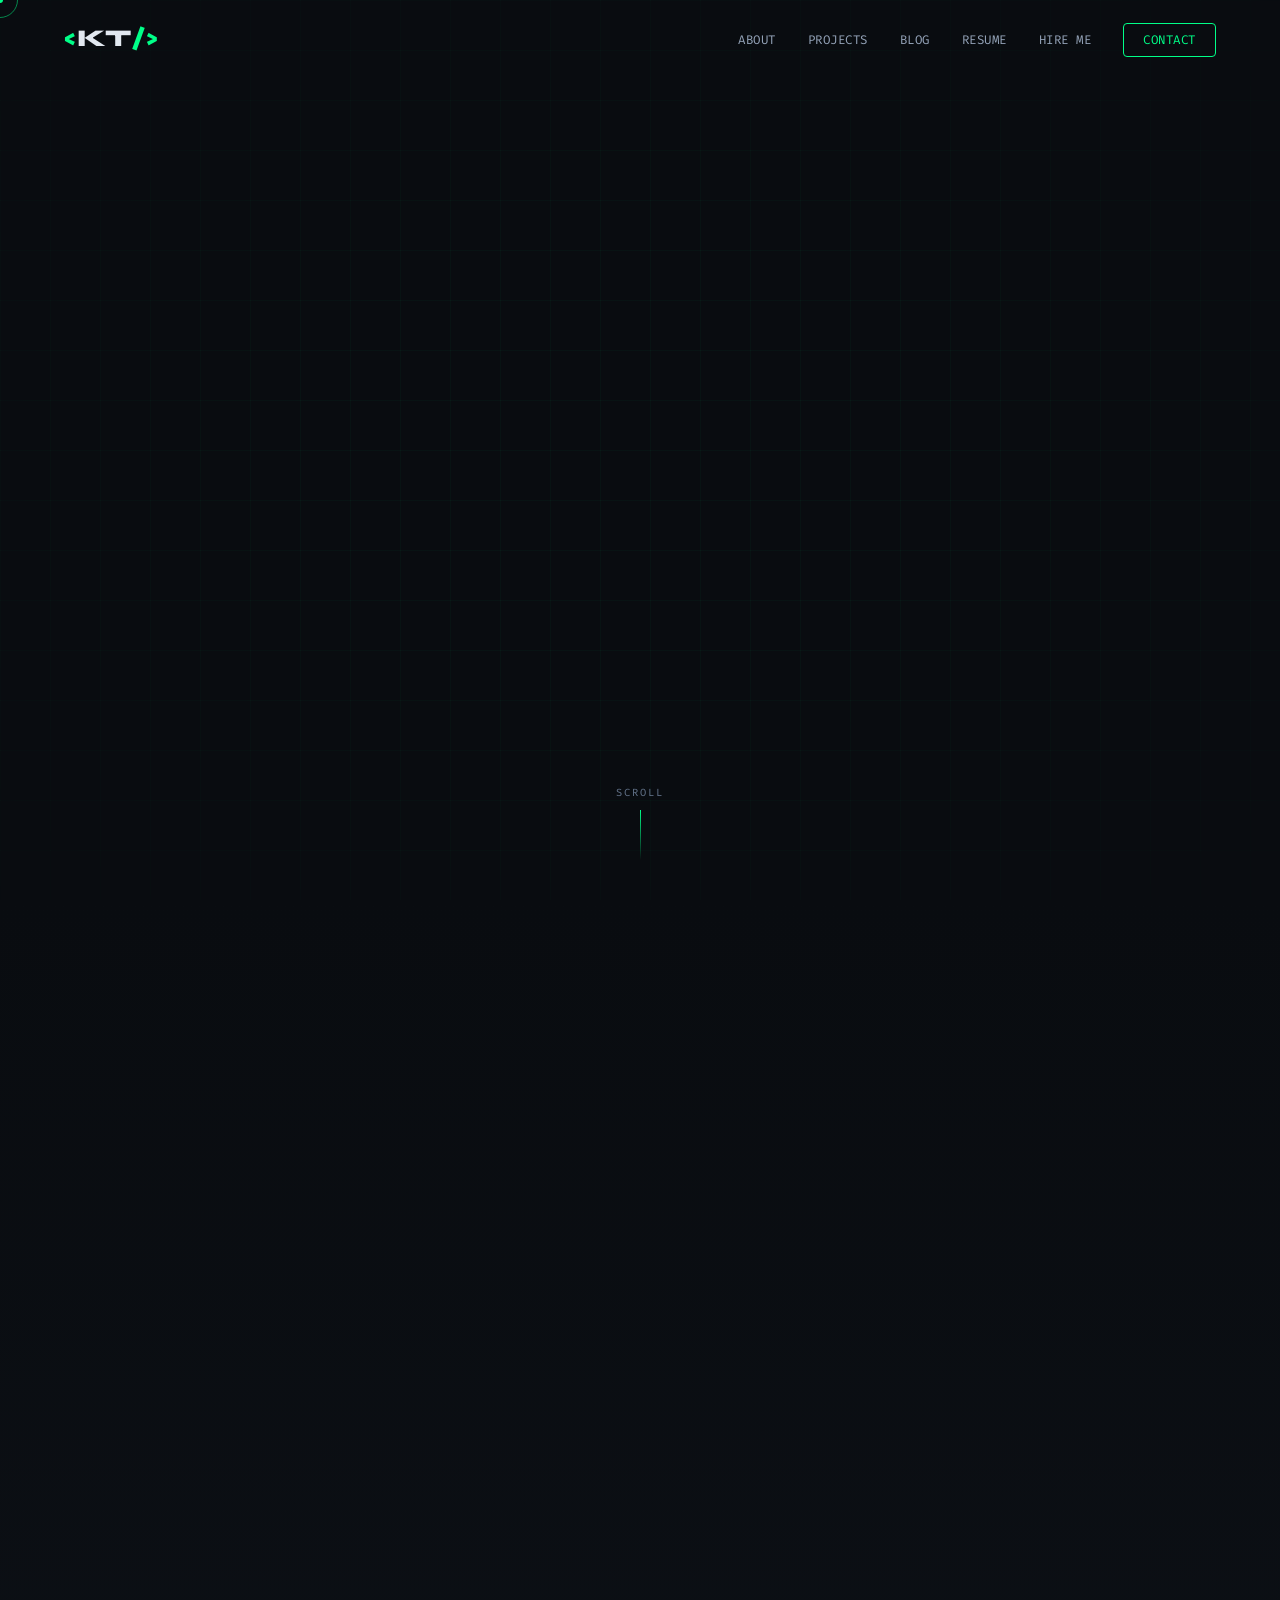
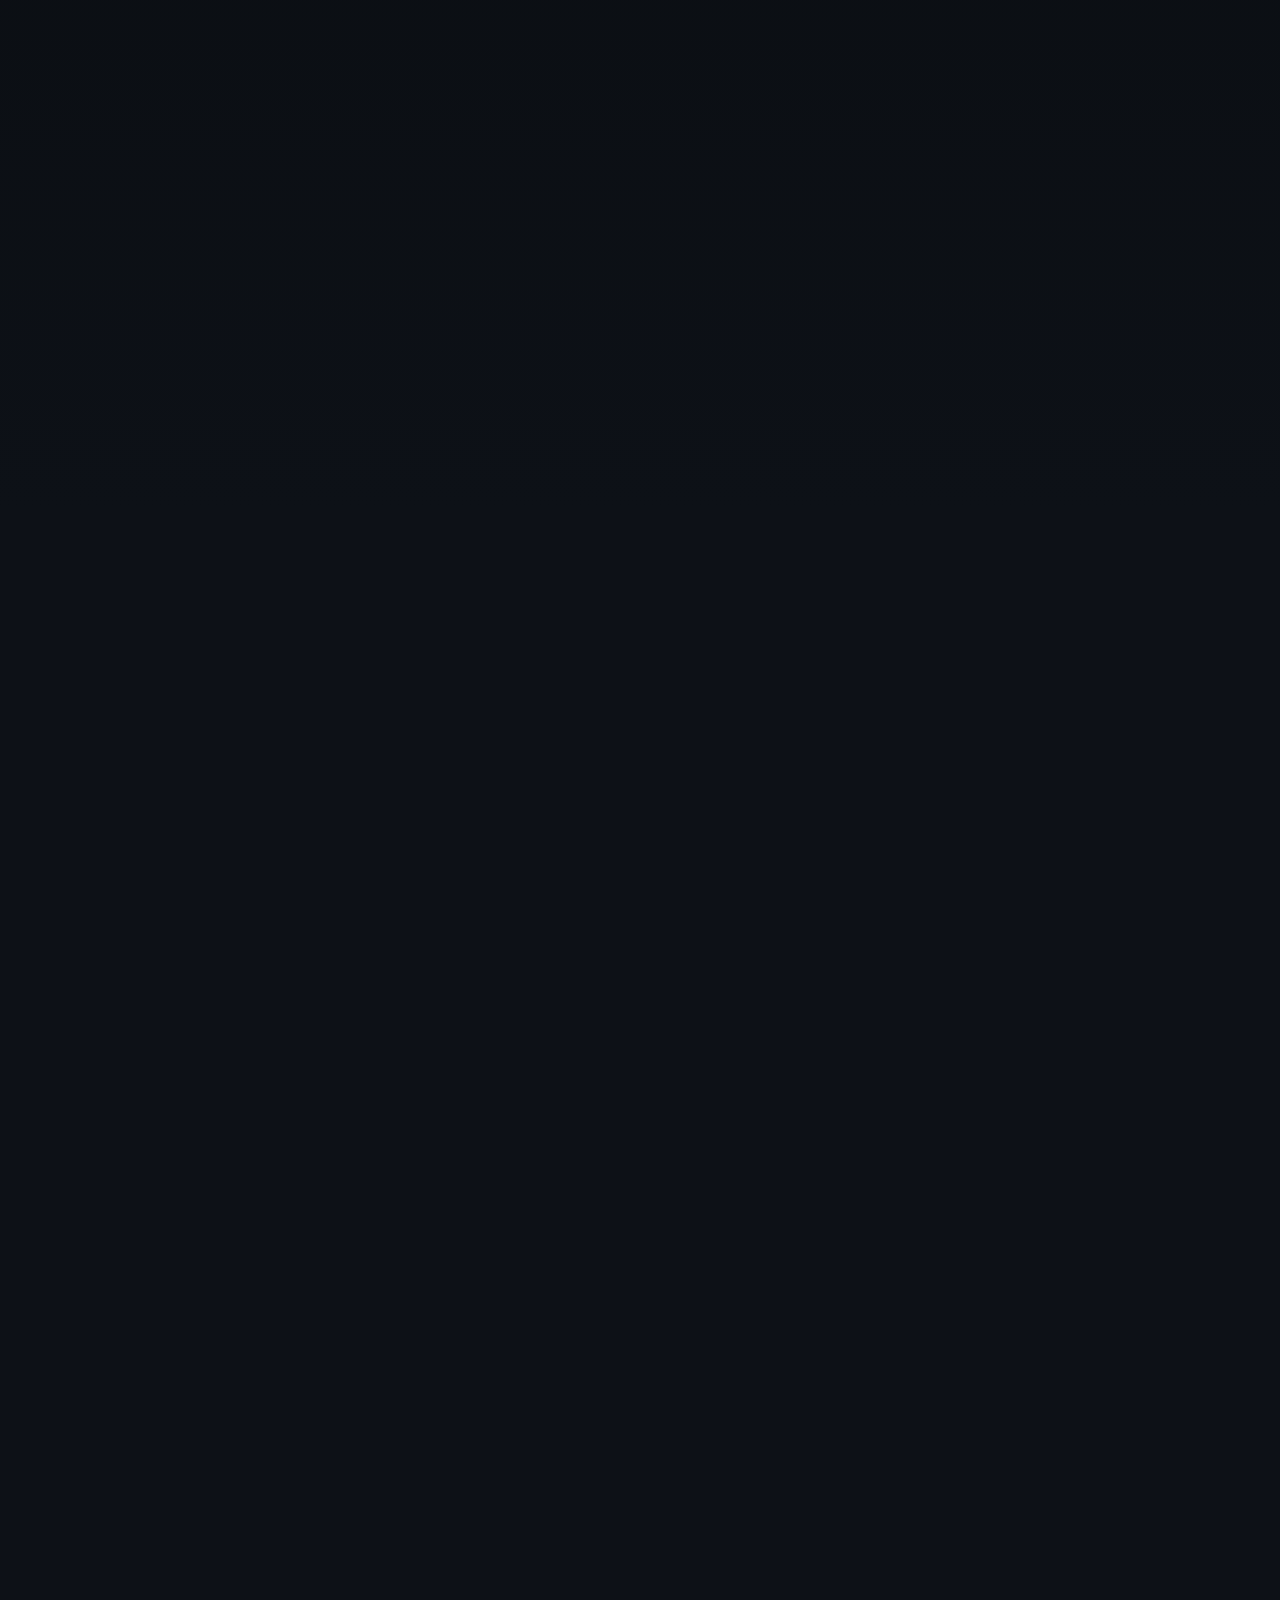
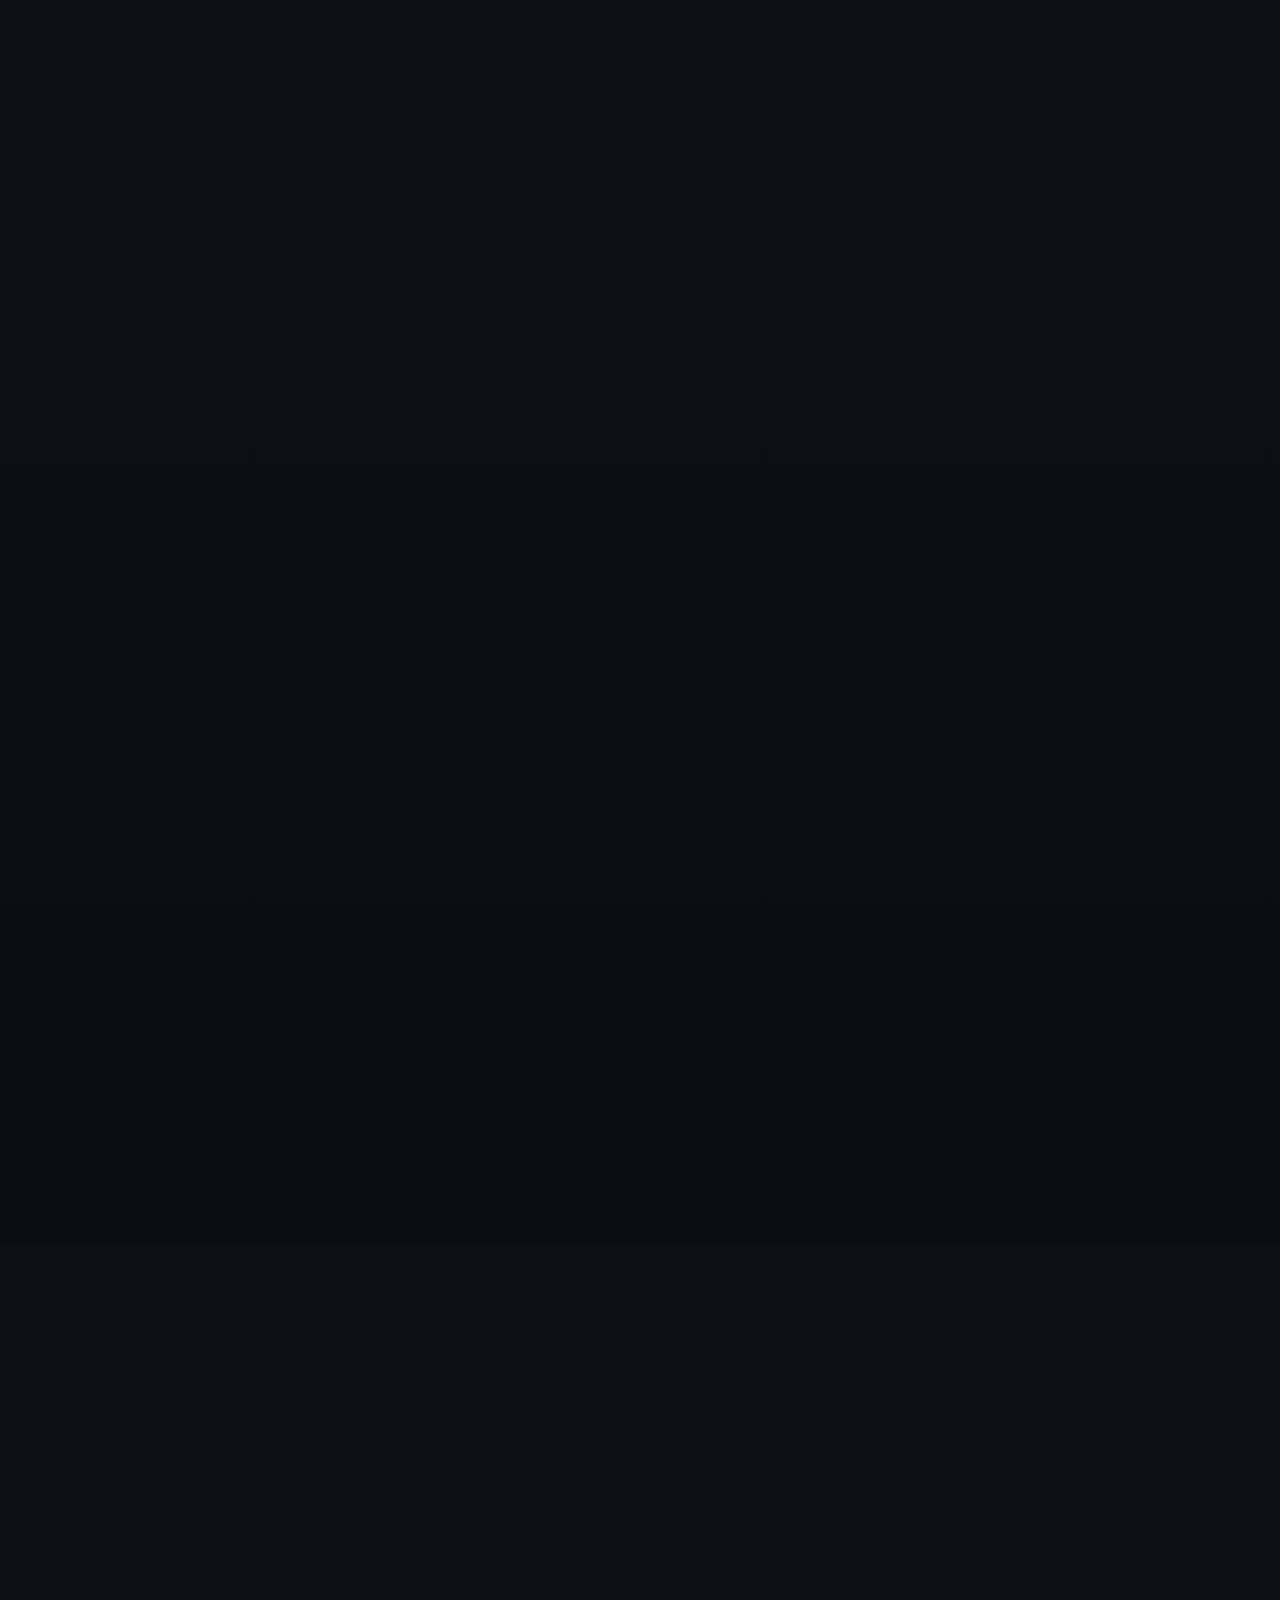
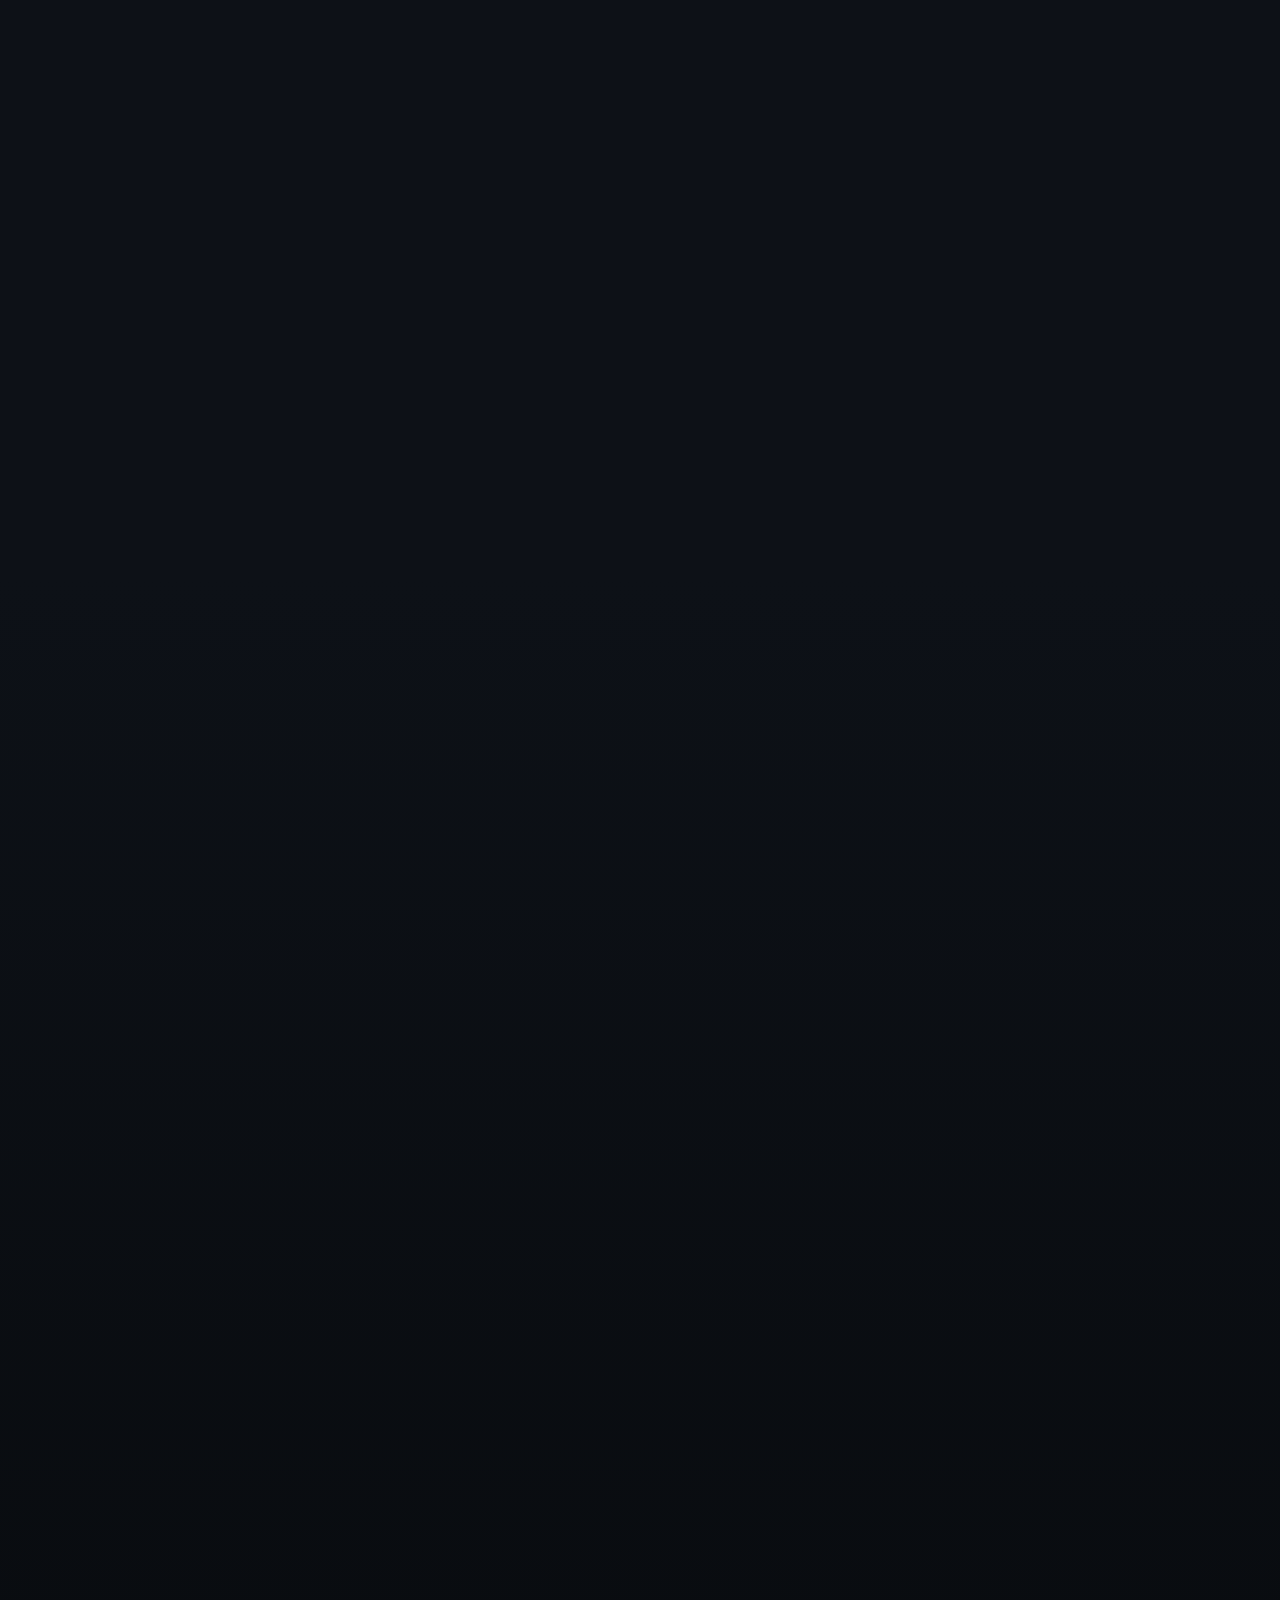
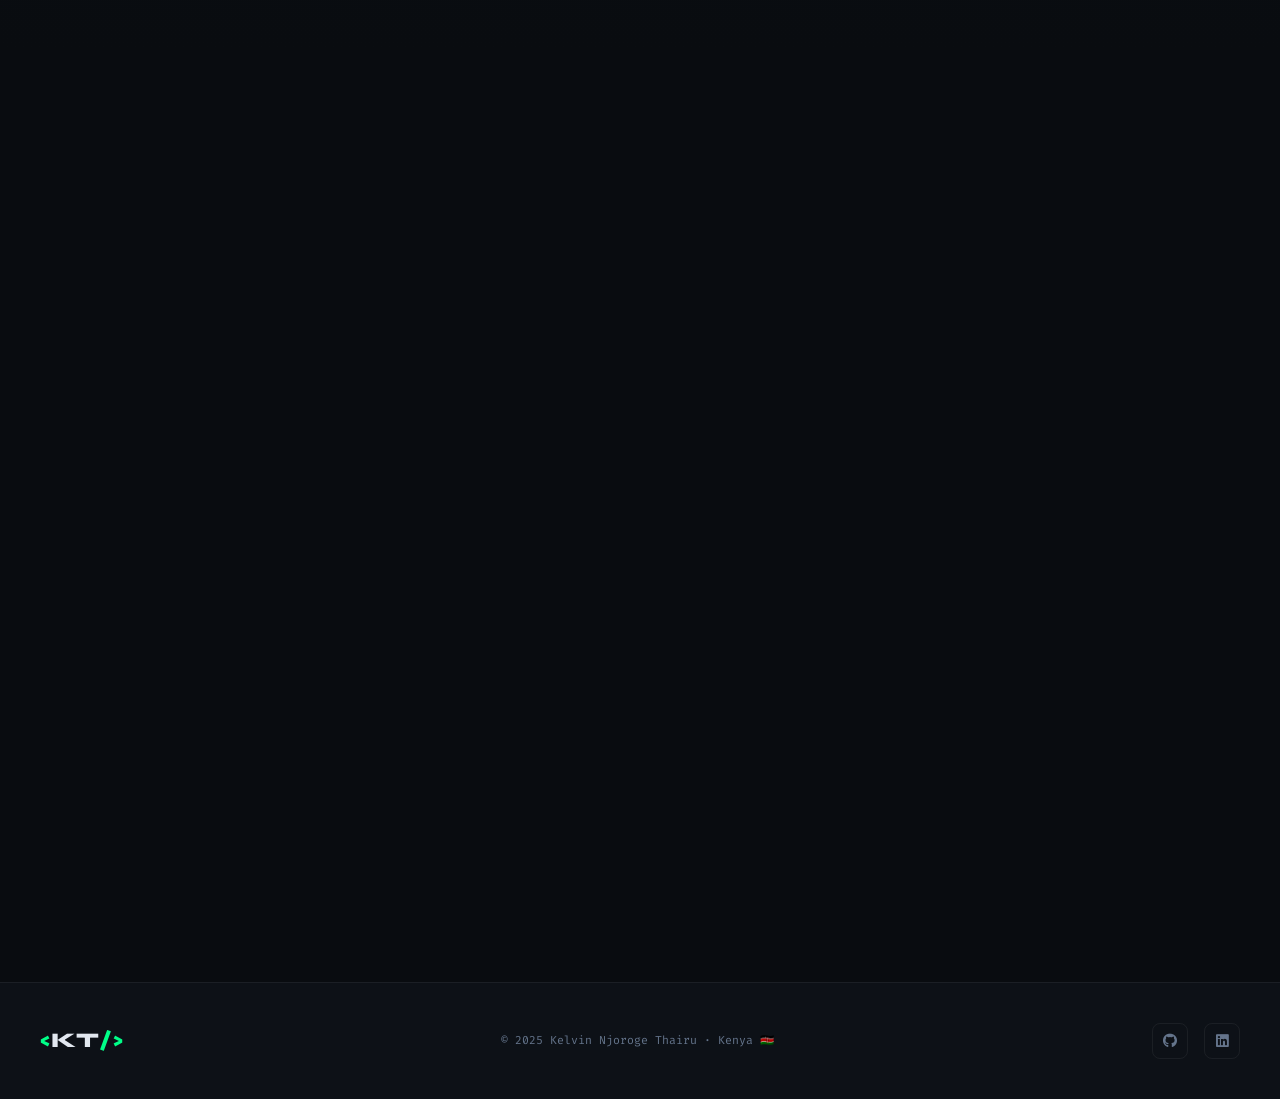
==== commit 9d7654c4: "Add files via upload" ====
--- a/index.html
+++ b/index.html
@@ -3,7 +3,7 @@
 <head>
   <meta charset="UTF-8" />
   <meta name="viewport" content="width=device-width, initial-scale=1.0"/>
-  <title>Kelvin Thairu — Software Developer</title>
+  <title>Kelvin Njoroge Thairu — Software Developer</title>
   <link rel="stylesheet" href="styles.css"/>
   <link rel="preconnect" href="https://fonts.googleapis.com"/>
   <link href="https://fonts.googleapis.com/css2?family=Space+Mono:wght@400;700&family=Syne:wght@400;600;700;800&family=Fira+Code:wght@300;400;500&display=swap" rel="stylesheet"/>
@@ -17,16 +17,16 @@
 
 <!-- ========== NAV ========== -->
 <nav id="navbar">
-  <div class="nav-logo"><span class="accent">&lt;</span>KT<span class="accent">/&gt;</span></div>
+  <a href="index.html" class="nav-logo" style="text-decoration:none;color:inherit;font-family:var(--font-display);font-size:1.5rem;font-weight:800;letter-spacing:-0.5px;"><span class="accent">&lt;</span>KT<span class="accent">/&gt;</span></a>
   <button class="hamburger" id="hamburger" aria-label="Menu">
     <span></span><span></span><span></span>
   </button>
   <ul class="nav-links" id="nav-links">
     <li><a href="#about">About</a></li>
-    <li><a href="#stack">Stack</a></li>
     <li><a href="#projects">Projects</a></li>
-    <li><a href="#github">GitHub</a></li>
-    <li><a href="#blog">Journal</a></li>
+    <li><a href="blog.html">Blog</a></li>
+    <li><a href="resume.html">Resume</a></li>
+    <li><a href="hire.html">Hire Me</a></li>
     <li><a href="#contact" class="nav-cta">Contact</a></li>
   </ul>
 </nav>
@@ -446,7 +446,7 @@
           <div class="contact-icon"><i class="fas fa-envelope"></i></div>
           <div>
             <span class="ci-label">Email</span>
-            <a href="mailto:kelvin@example.com">kelvin@example.com</a>
+            <a href="/cdn-cgi/l/email-protection#9ff4faf3e9f6f1dffae7fef2eff3fab1fcf0f2"><span class="__cf_email__" data-cfemail="ec8789809a8582ac89948d819c8089c28f8381">[email&#160;protected]</span></a>
           </div>
         </div>
         <div class="contact-item">
@@ -491,15 +491,8 @@
 <footer id="footer">
   <div class="footer-inner">
     <div class="footer-logo"><span class="accent">&lt;</span>KT<span class="accent">/&gt;</span></div>
-    <p class="footer-copy">© 2025 Kelvin Thairu · Built with passion from Kenya 🇰🇪</p>
+    <p class="footer-copy">© 2025 Kelvin Njoroge Thairu · Kenya 🇰🇪</p>
     <div class="footer-socials">
       <a href="https://github.com/kelvinthairu" target="_blank" aria-label="GitHub"><i class="fab fa-github"></i></a>
       <a href="https://linkedin.com/in/kelvinthairu" target="_blank" aria-label="LinkedIn"><i class="fab fa-linkedin"></i></a>
-      <a href="mailto:kelvin@example.com" aria-label="Email"><i class="fas fa-envelope"></i></a>
-    </div>
-  </div>
-</footer>
-
-<script src="script.js"></script>
-</body>
-</html>
+      <a href="/cdn-cgi/l/email-protection#21
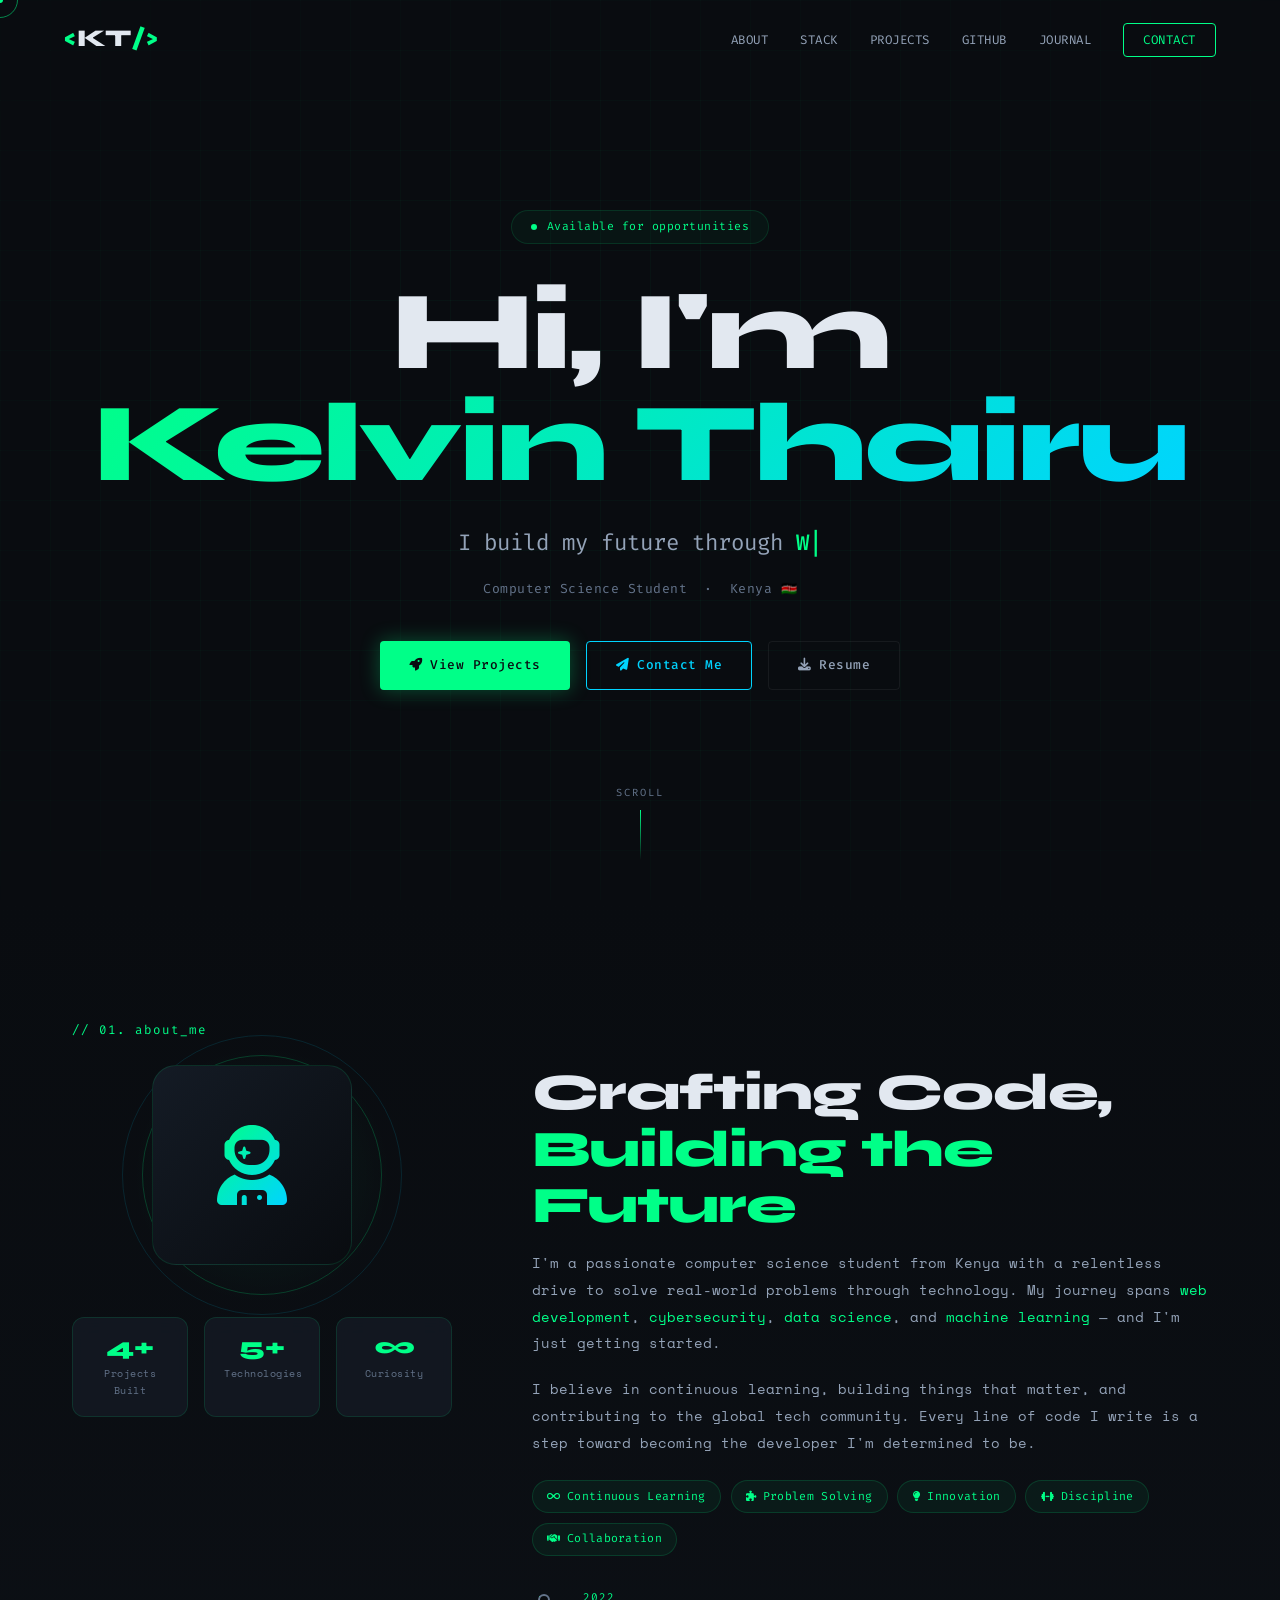
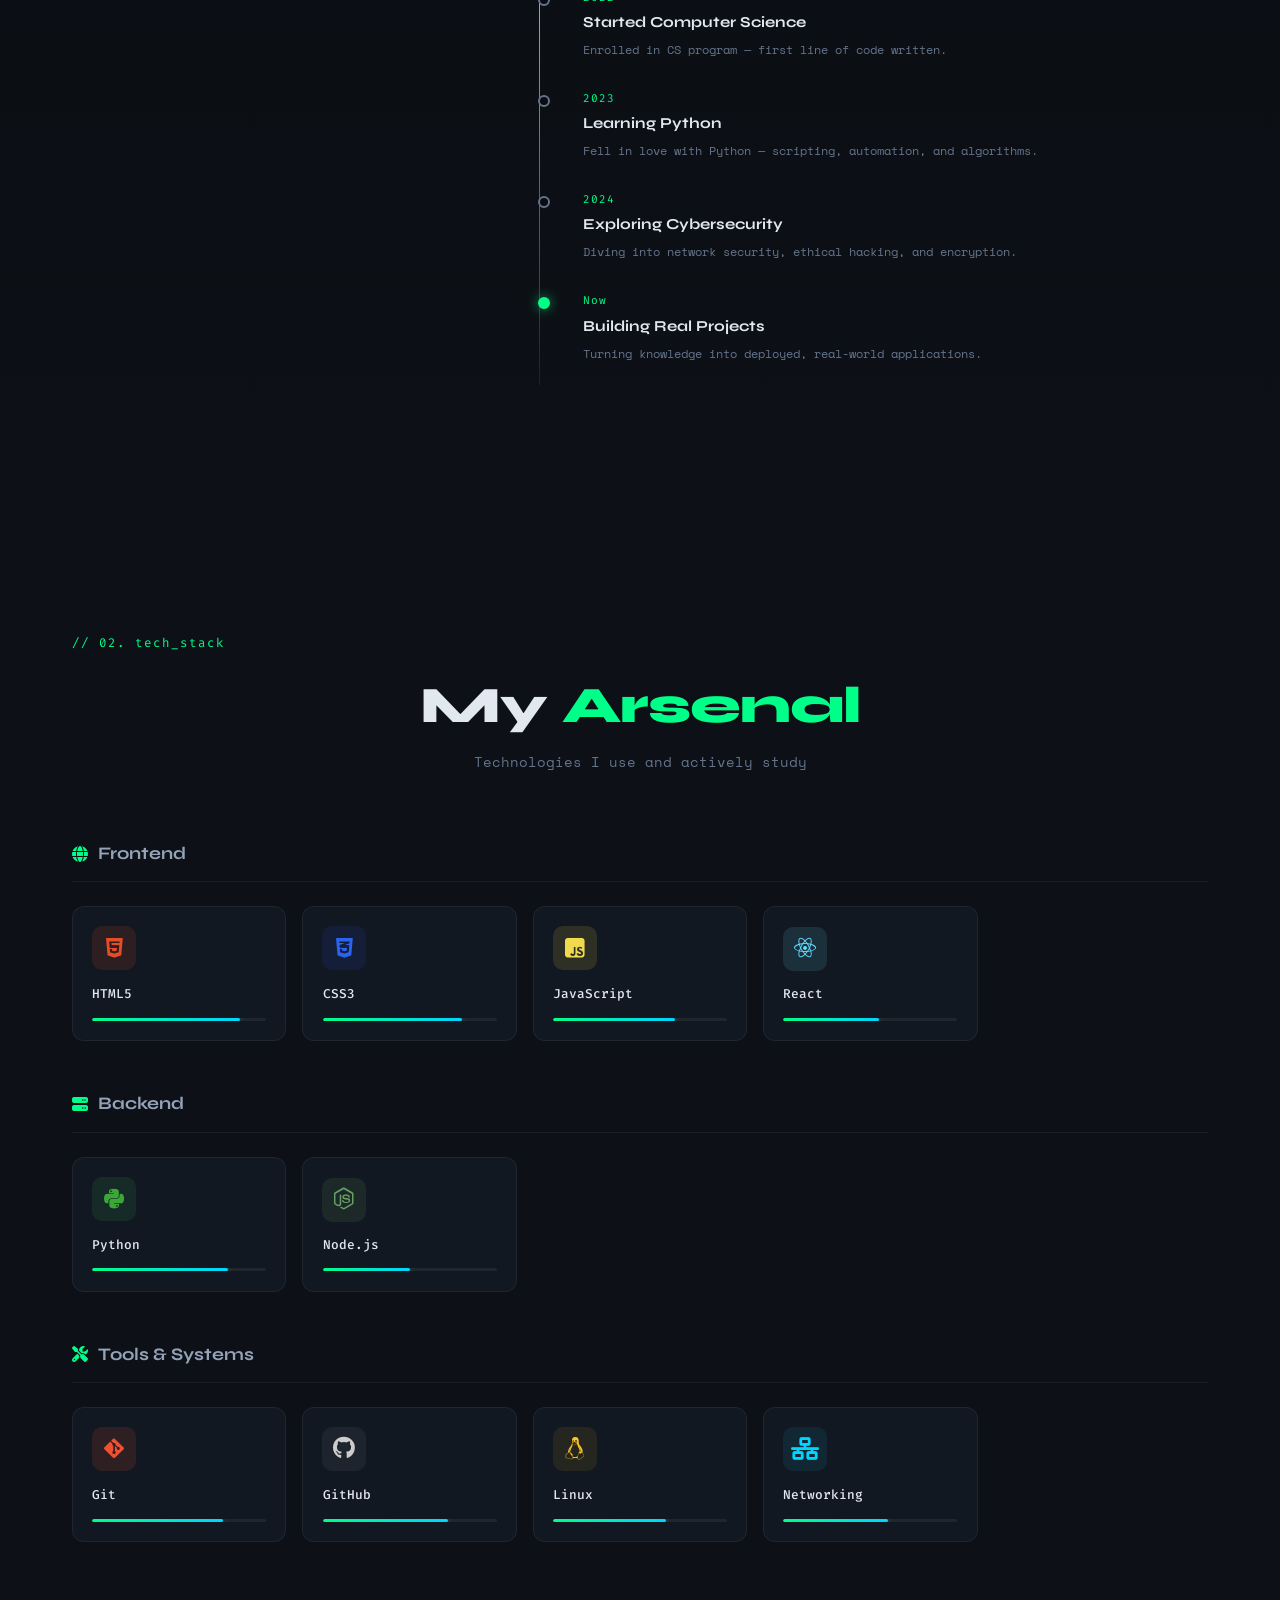
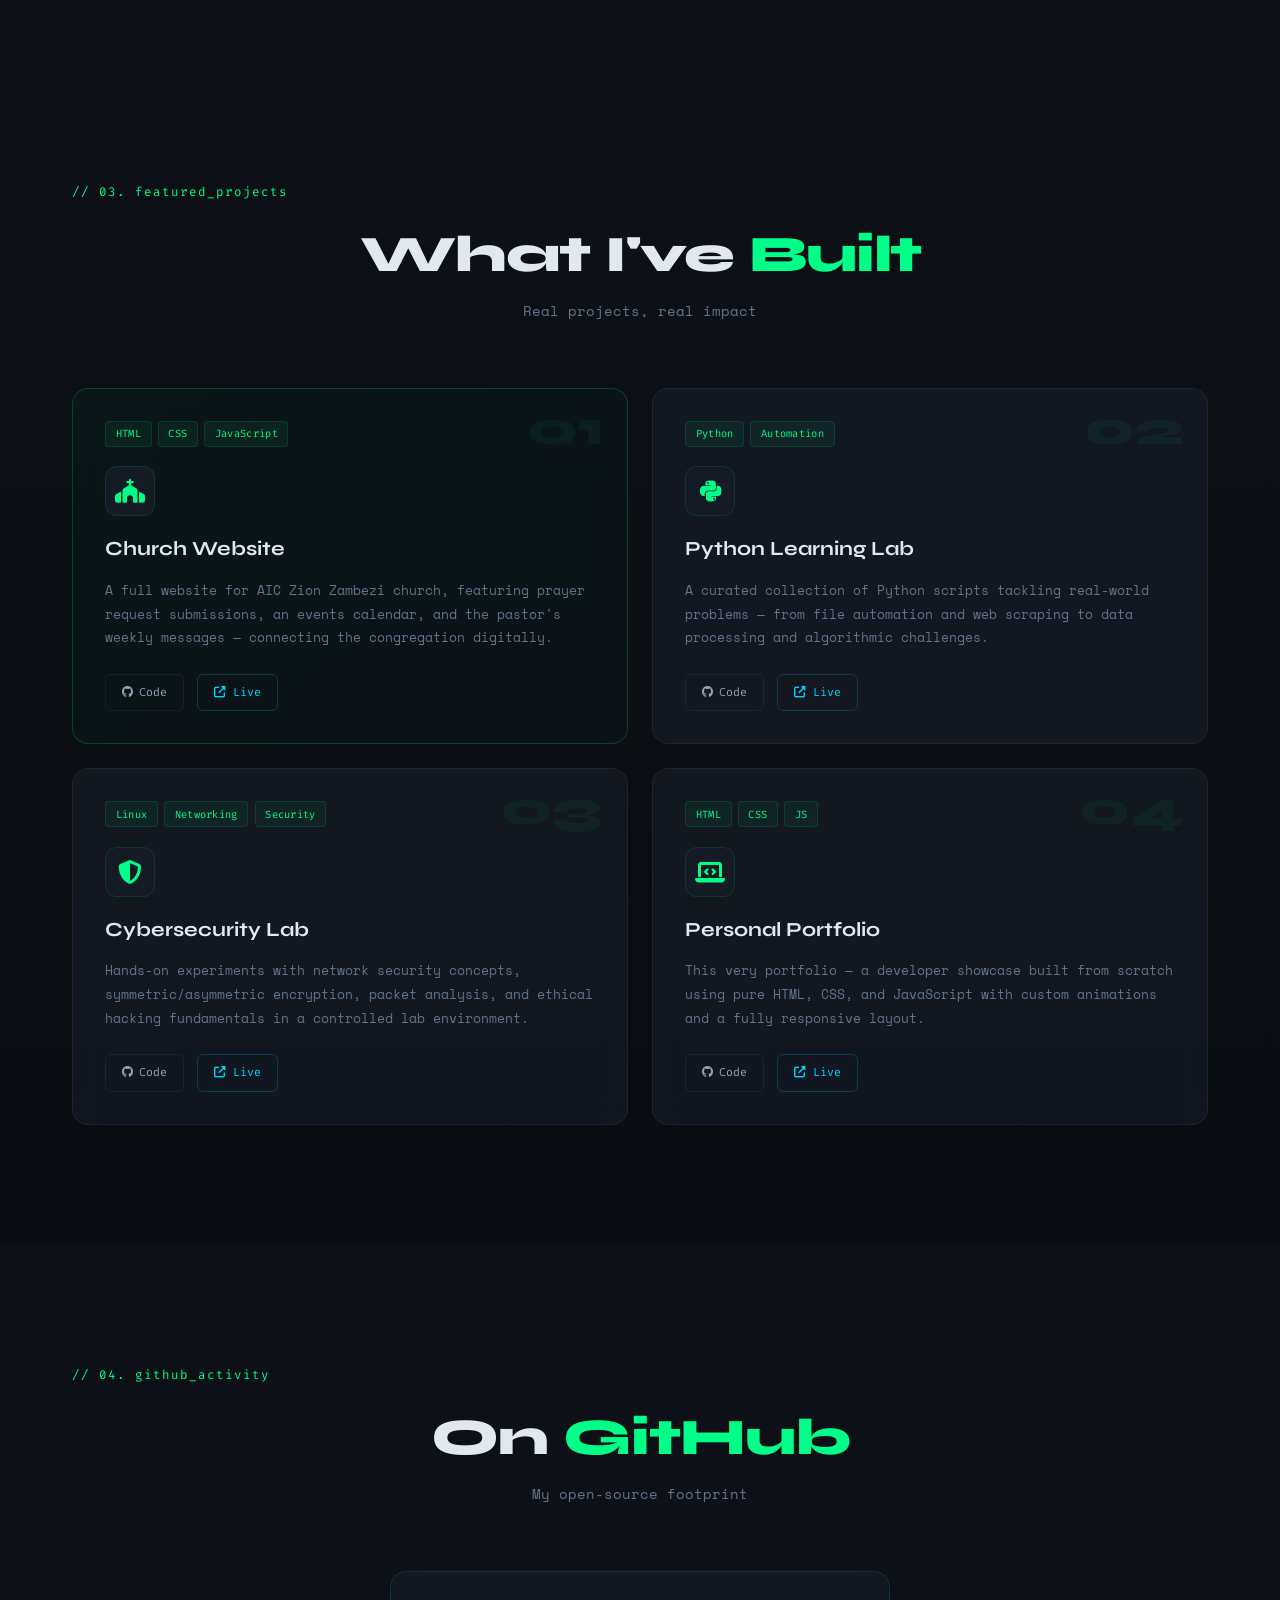
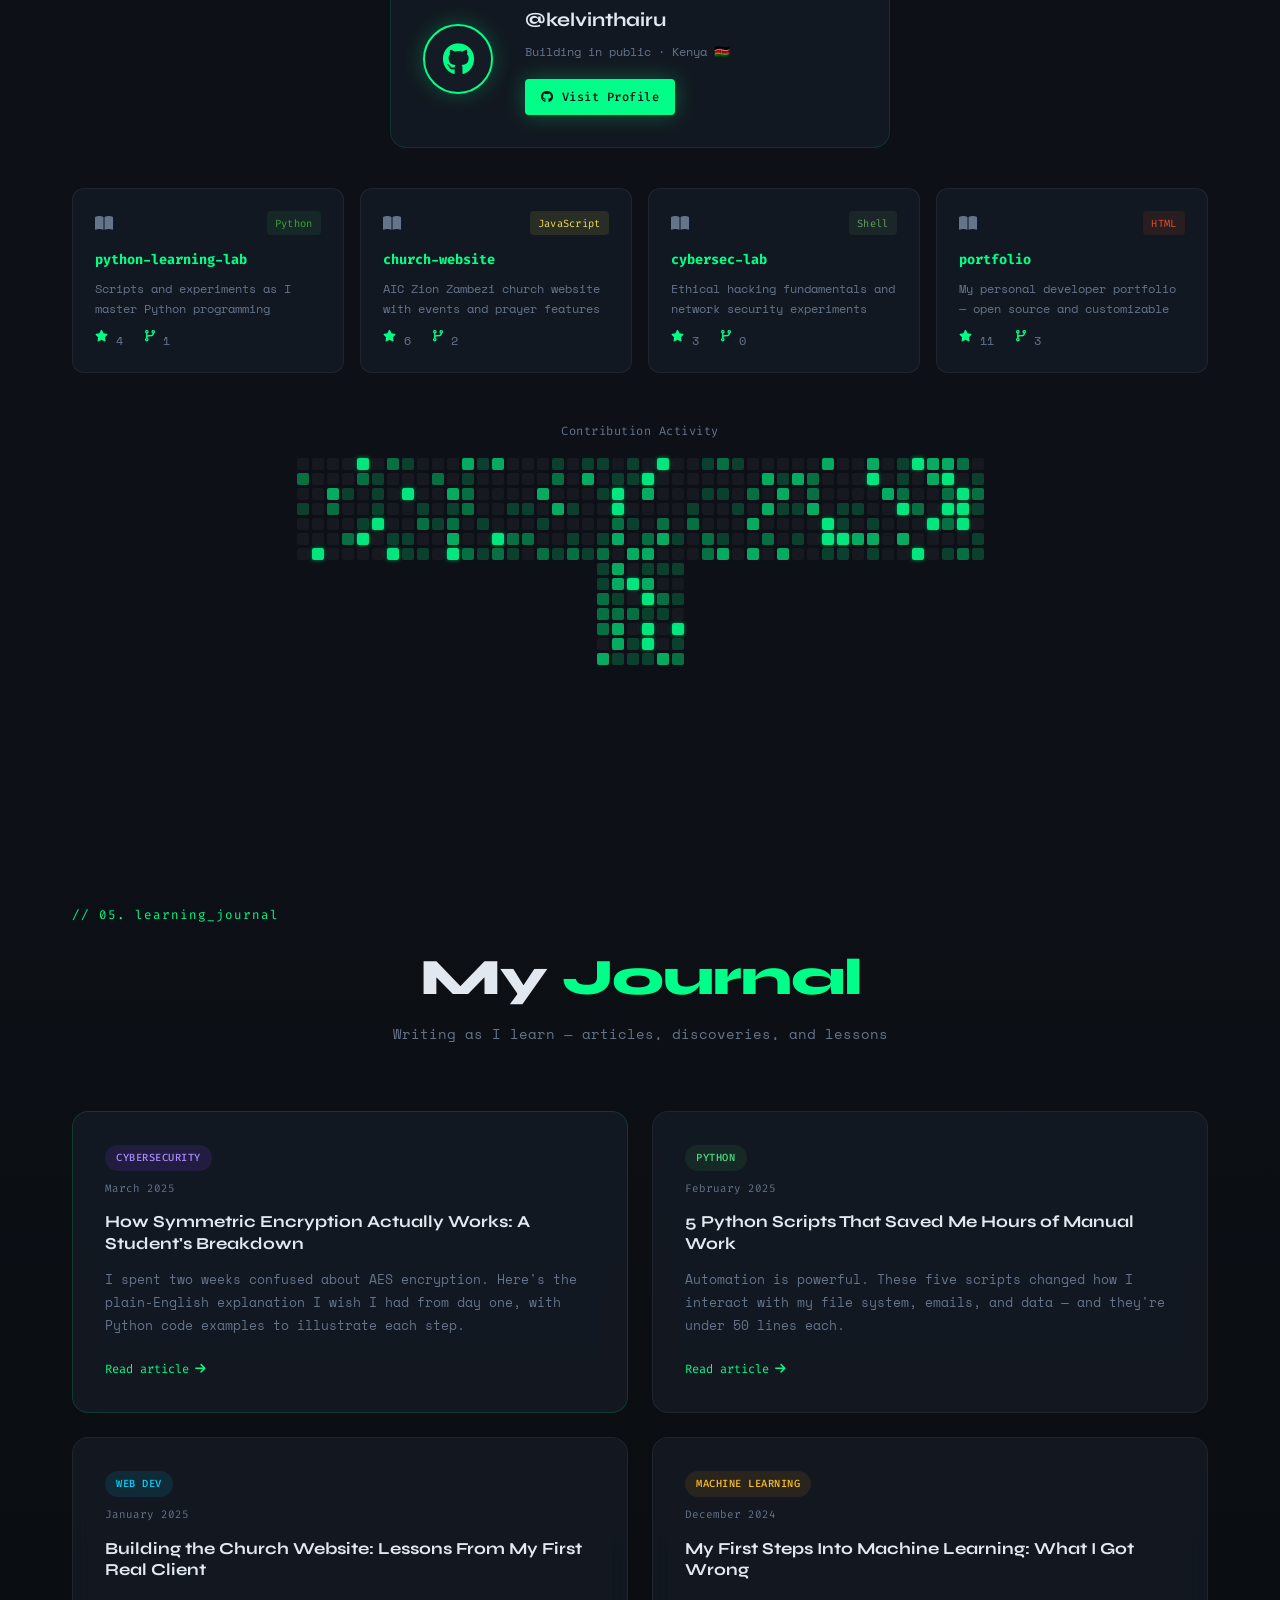
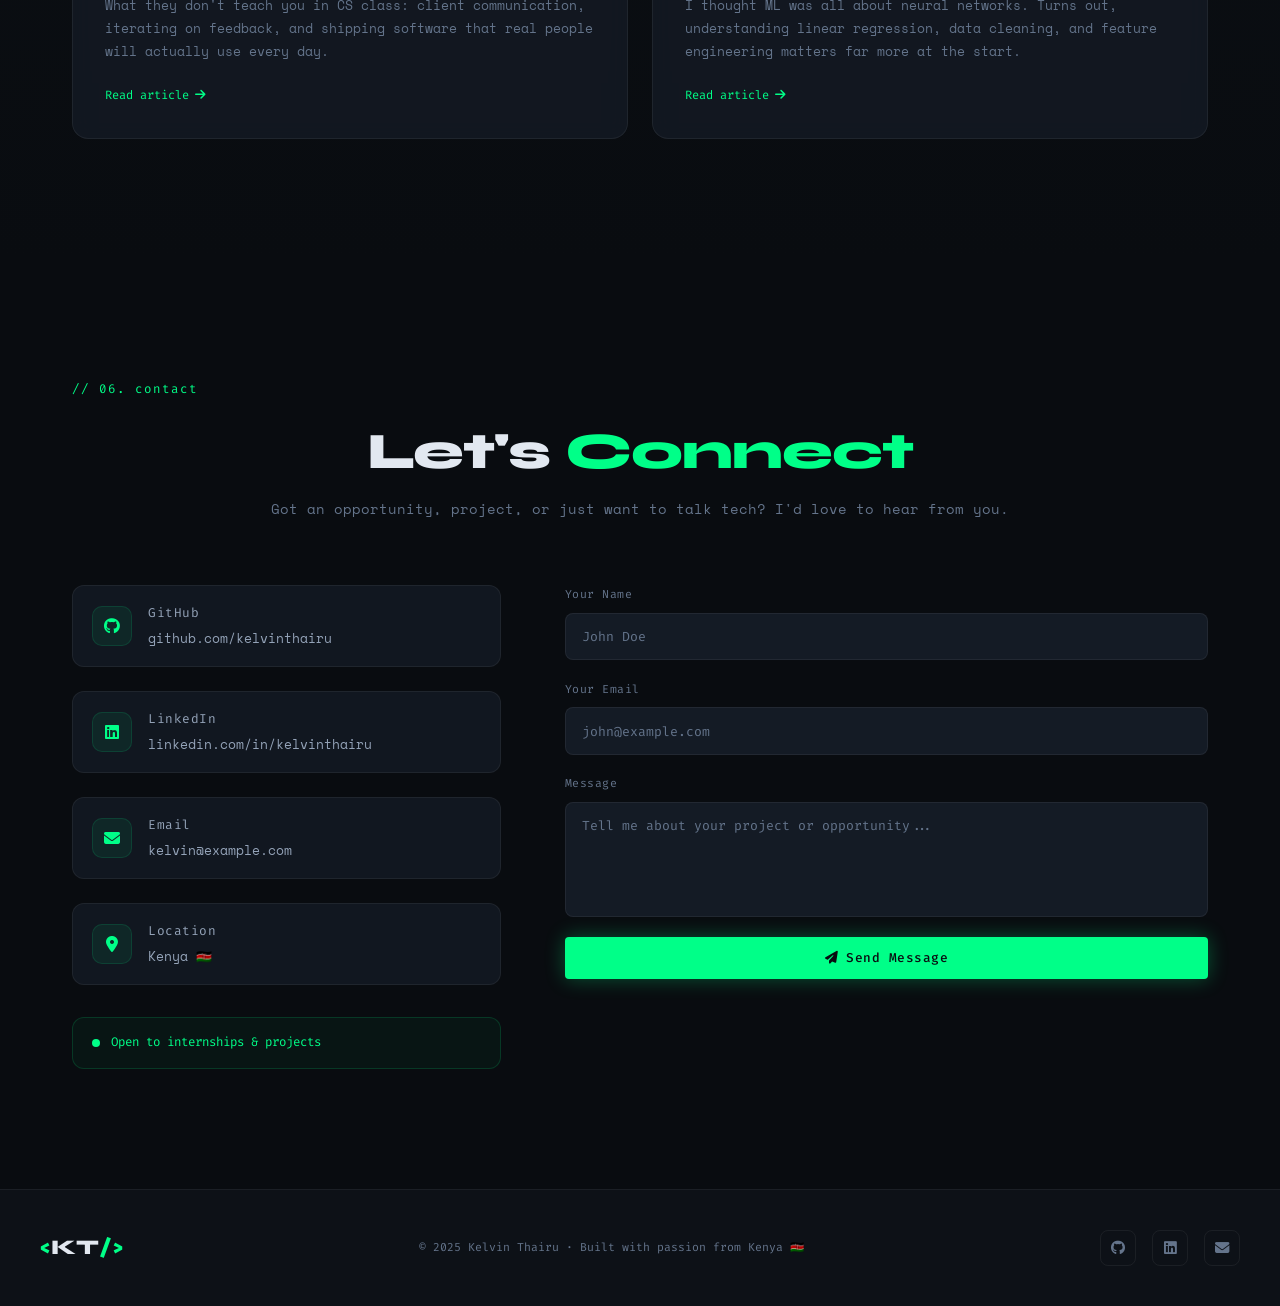
==== commit cd386d08: "Add files via upload" ====
--- a/index.html
+++ b/index.html
@@ -3,7 +3,7 @@
 <head>
   <meta charset="UTF-8" />
   <meta name="viewport" content="width=device-width, initial-scale=1.0"/>
-  <title>Kelvin Njoroge Thairu — Software Developer</title>
+  <title>Kelvin Thairu — Software Developer</title>
   <link rel="stylesheet" href="styles.css"/>
   <link rel="preconnect" href="https://fonts.googleapis.com"/>
   <link href="https://fonts.googleapis.com/css2?family=Space+Mono:wght@400;700&family=Syne:wght@400;600;700;800&family=Fira+Code:wght@300;400;500&display=swap" rel="stylesheet"/>
@@ -17,16 +17,16 @@
 
 <!-- ========== NAV ========== -->
 <nav id="navbar">
-  <a href="index.html" class="nav-logo" style="text-decoration:none;color:inherit;font-family:var(--font-display);font-size:1.5rem;font-weight:800;letter-spacing:-0.5px;"><span class="accent">&lt;</span>KT<span class="accent">/&gt;</span></a>
+  <div class="nav-logo"><span class="accent">&lt;</span>KT<span class="accent">/&gt;</span></div>
   <button class="hamburger" id="hamburger" aria-label="Menu">
     <span></span><span></span><span></span>
   </button>
   <ul class="nav-links" id="nav-links">
     <li><a href="#about">About</a></li>
+    <li><a href="#stack">Stack</a></li>
     <li><a href="#projects">Projects</a></li>
-    <li><a href="blog.html">Blog</a></li>
-    <li><a href="resume.html">Resume</a></li>
-    <li><a href="hire.html">Hire Me</a></li>
+    <li><a href="#github">GitHub</a></li>
+    <li><a href="#blog">Journal</a></li>
     <li><a href="#contact" class="nav-cta">Contact</a></li>
   </ul>
 </nav>
@@ -446,7 +446,7 @@
           <div class="contact-icon"><i class="fas fa-envelope"></i></div>
           <div>
             <span class="ci-label">Email</span>
-            <a href="/cdn-cgi/l/email-protection#9ff4faf3e9f6f1dffae7fef2eff3fab1fcf0f2"><span class="__cf_email__" data-cfemail="ec8789809a8582ac89948d819c8089c28f8381">[email&#160;protected]</span></a>
+            <a href="mailto:kelvin@example.com">kelvin@example.com</a>
           </div>
         </div>
         <div class="contact-item">
@@ -491,8 +491,15 @@
 <footer id="footer">
   <div class="footer-inner">
     <div class="footer-logo"><span class="accent">&lt;</span>KT<span class="accent">/&gt;</span></div>
-    <p class="footer-copy">© 2025 Kelvin Njoroge Thairu · Kenya 🇰🇪</p>
+    <p class="footer-copy">© 2025 Kelvin Thairu · Built with passion from Kenya 🇰🇪</p>
     <div class="footer-socials">
       <a href="https://github.com/kelvinthairu" target="_blank" aria-label="GitHub"><i class="fab fa-github"></i></a>
       <a href="https://linkedin.com/in/kelvinthairu" target="_blank" aria-label="LinkedIn"><i class="fab fa-linkedin"></i></a>
-      <a href="/cdn-cgi/l/email-protection#21+      <a href="mailto:kelvin@example.com" aria-label="Email"><i class="fas fa-envelope"></i></a>
+    </div>
+  </div>
+</footer>
+
+<script src="script.js"></script>
+</body>
+</html>
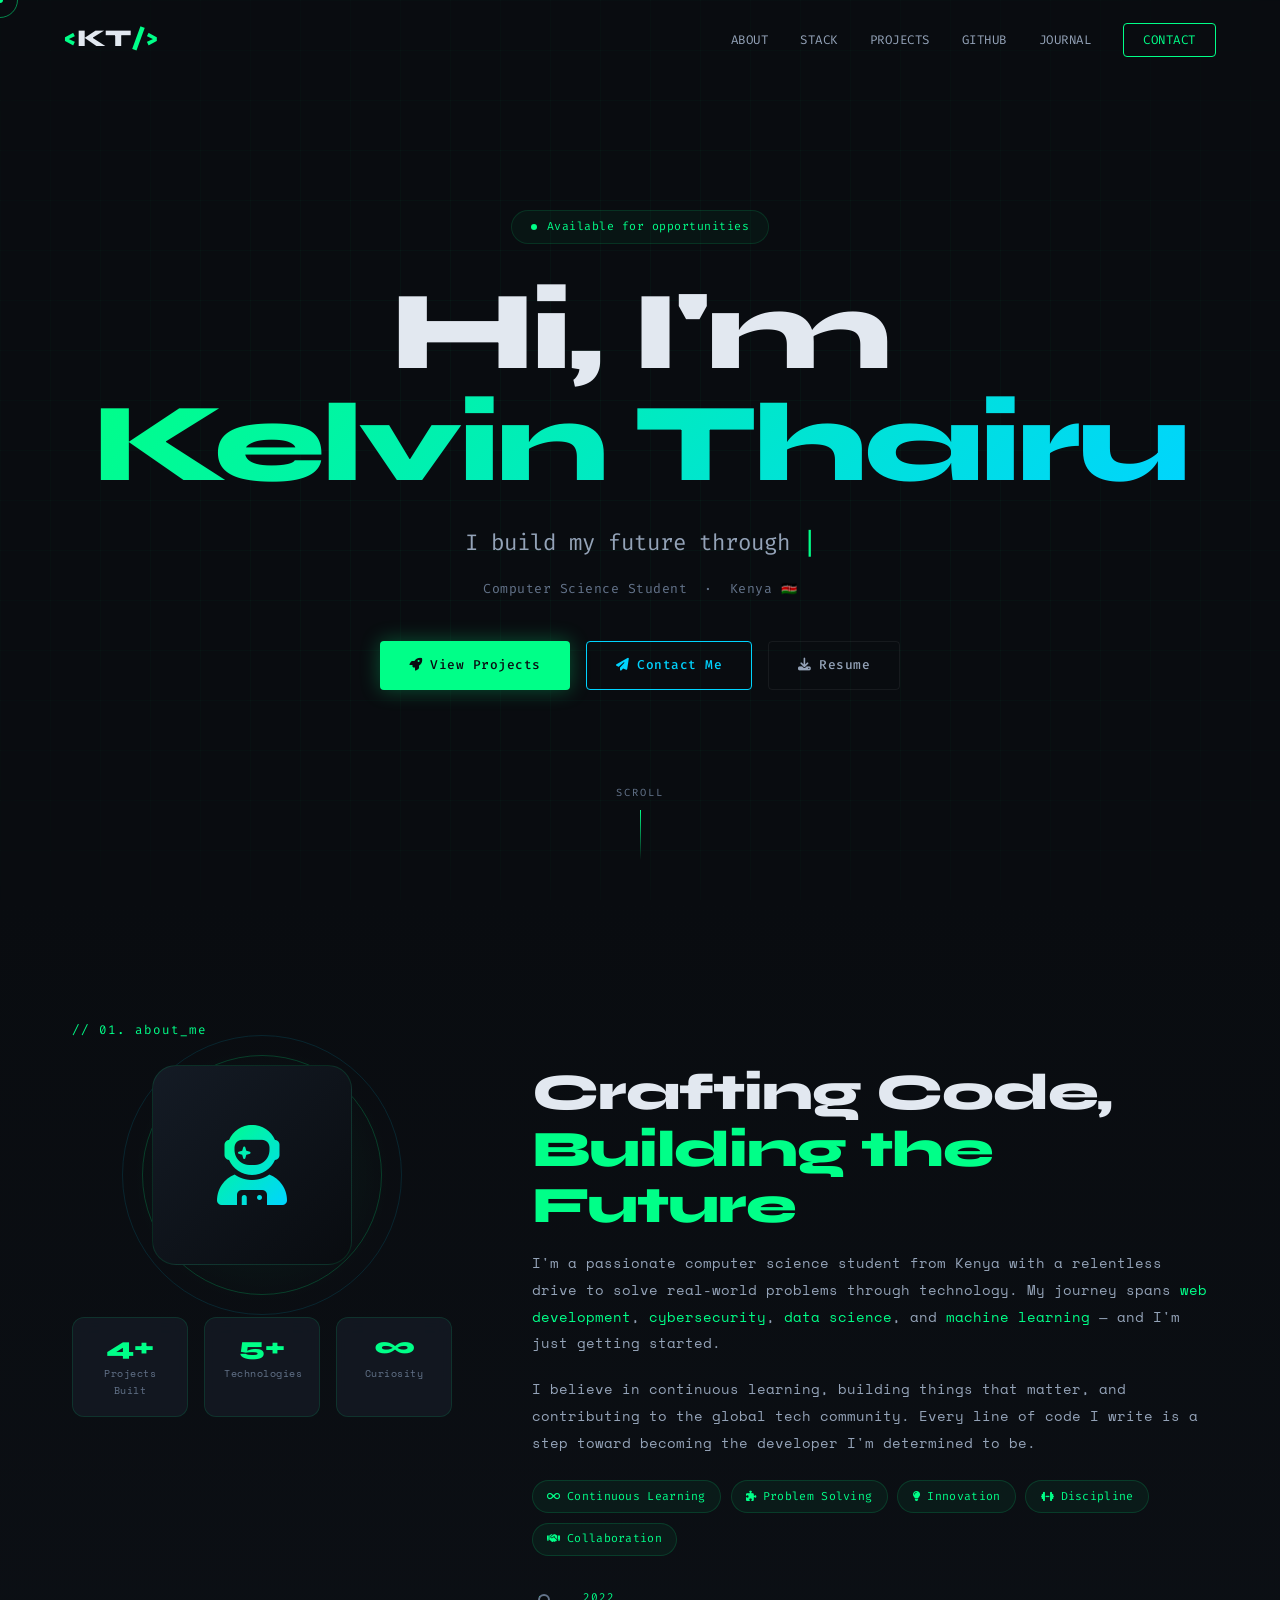
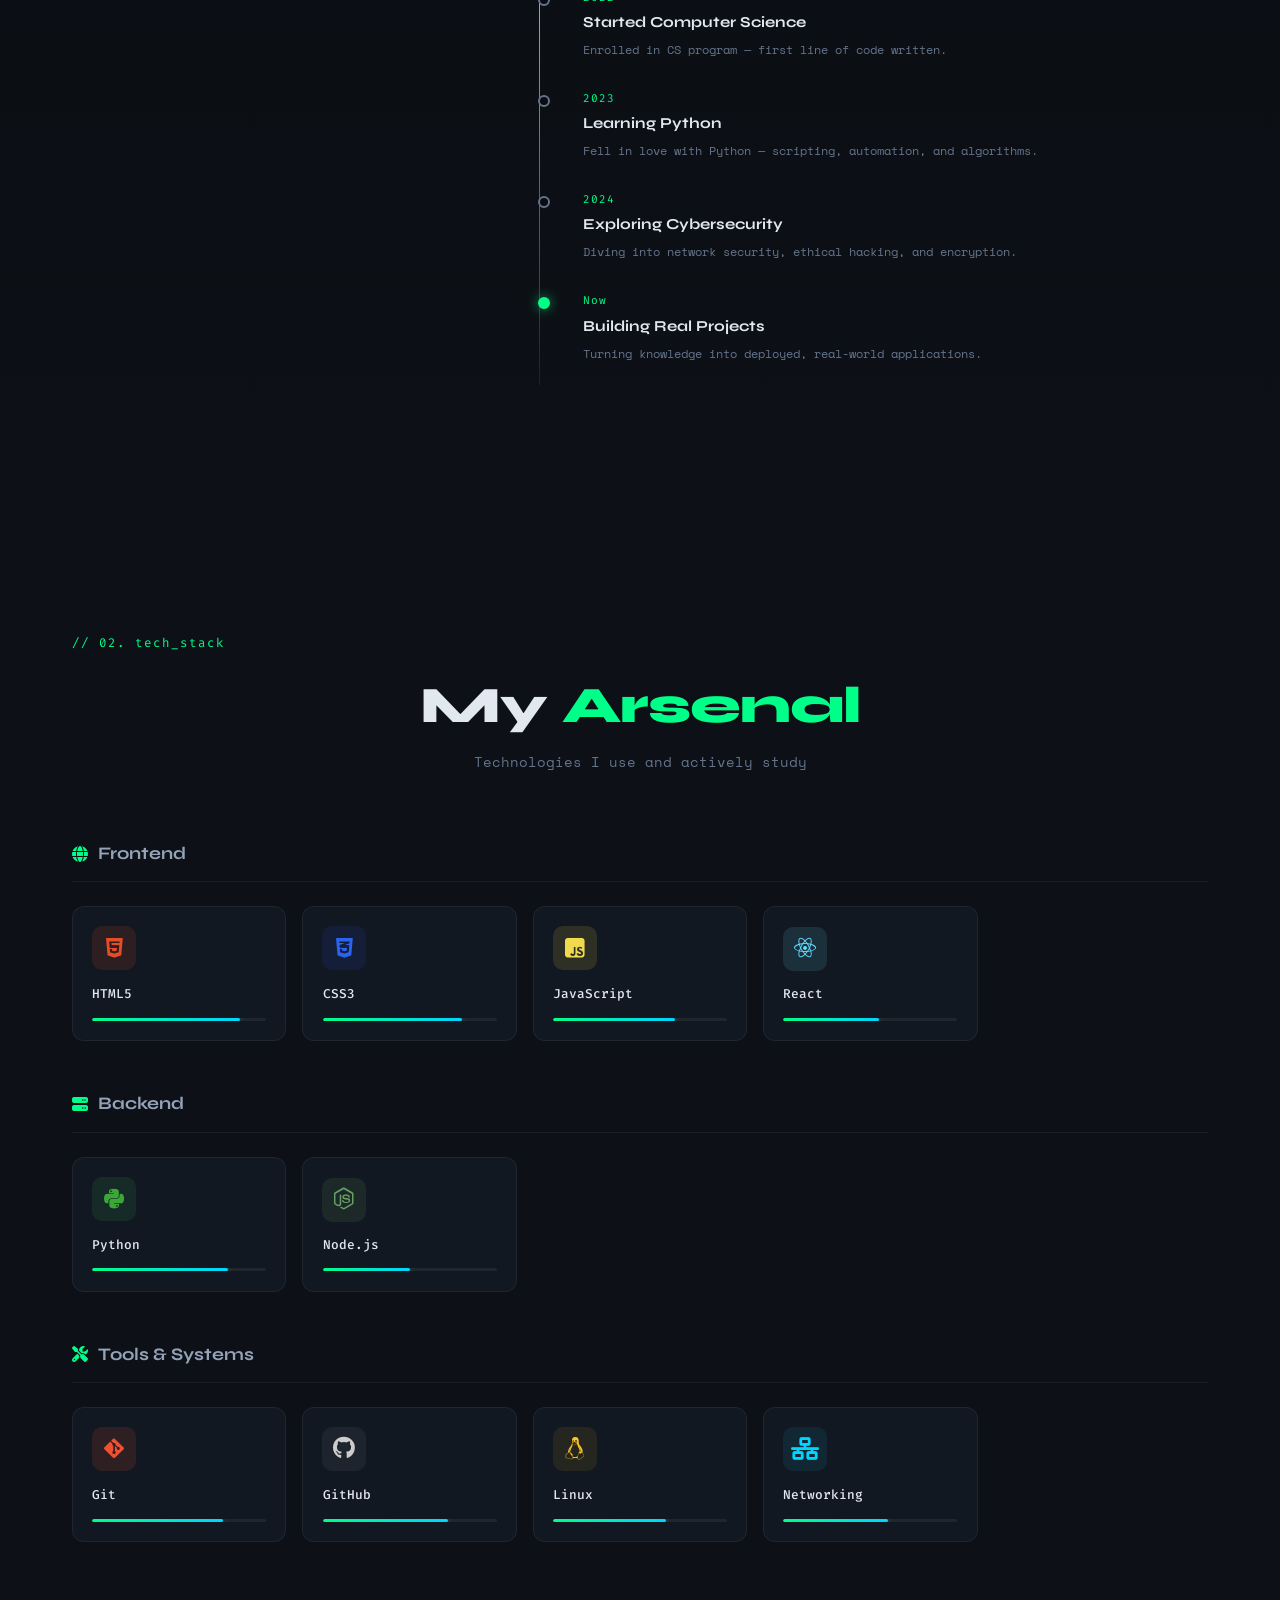
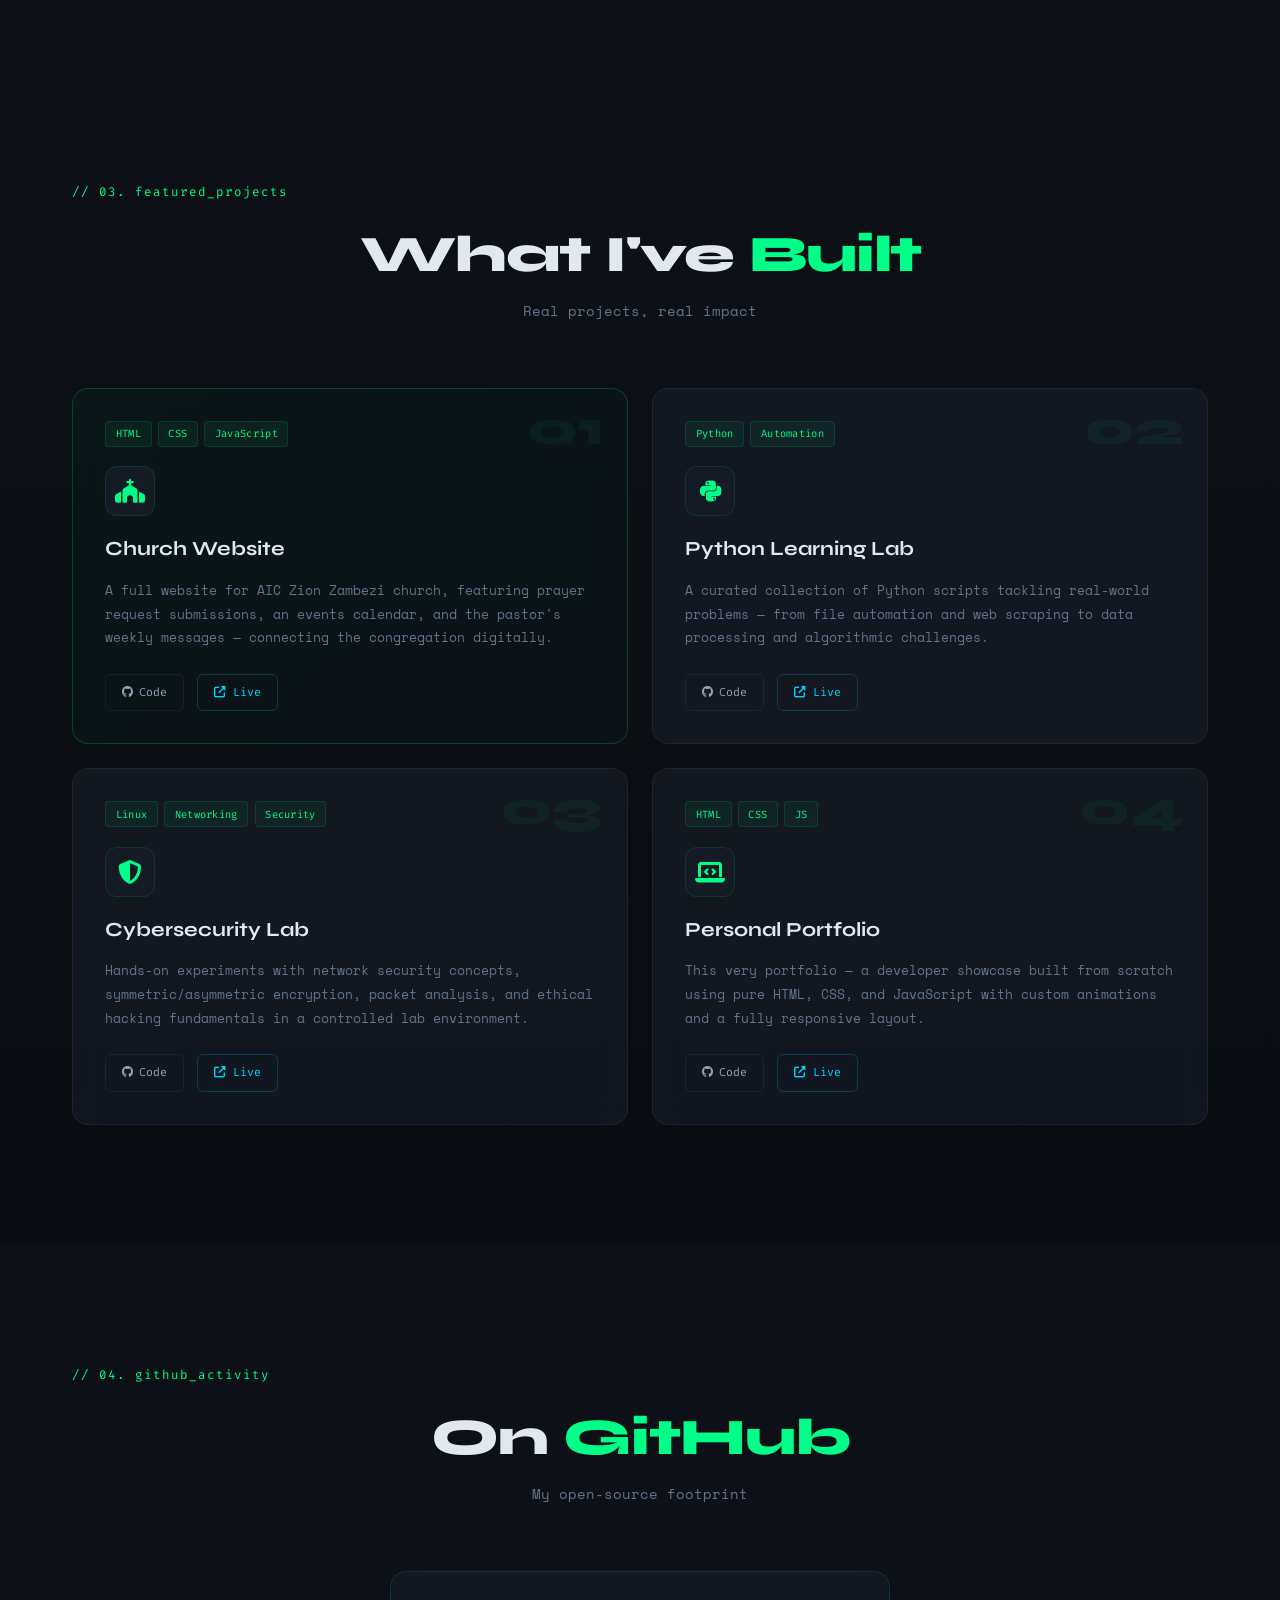
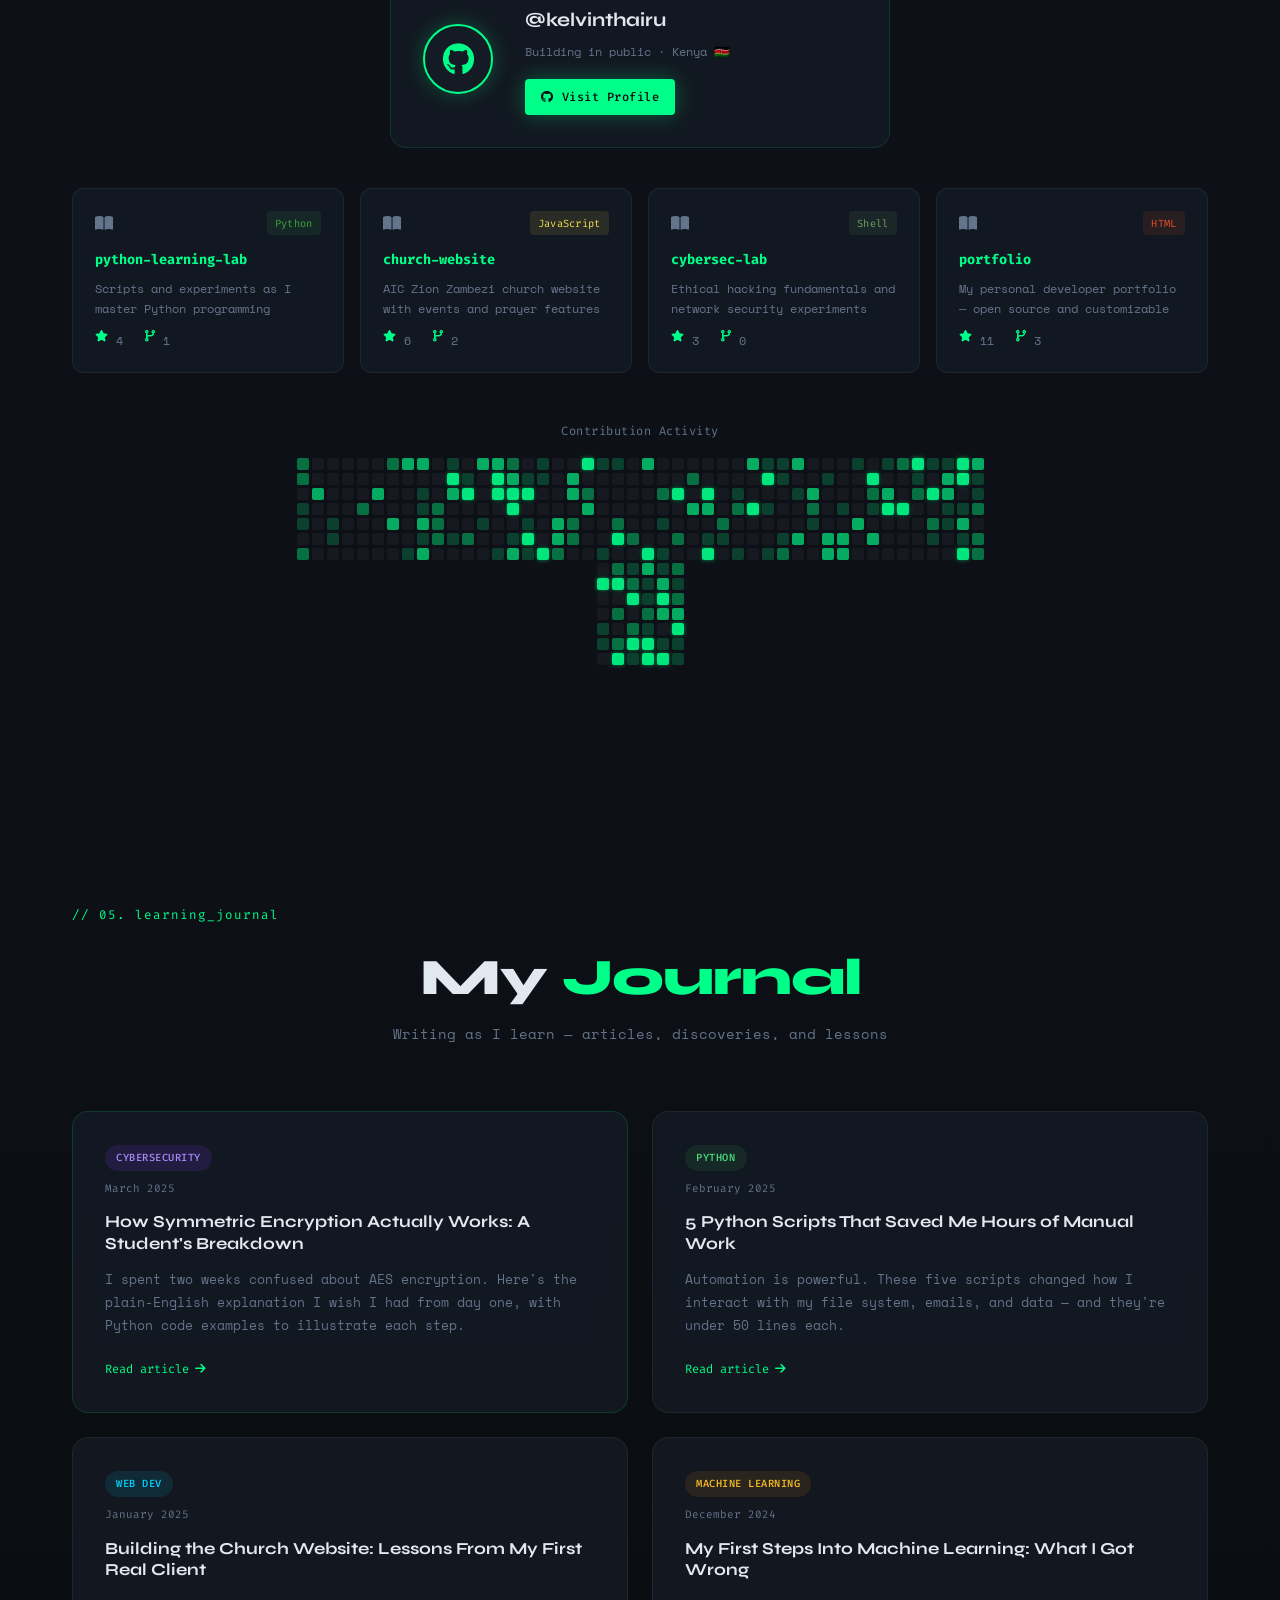
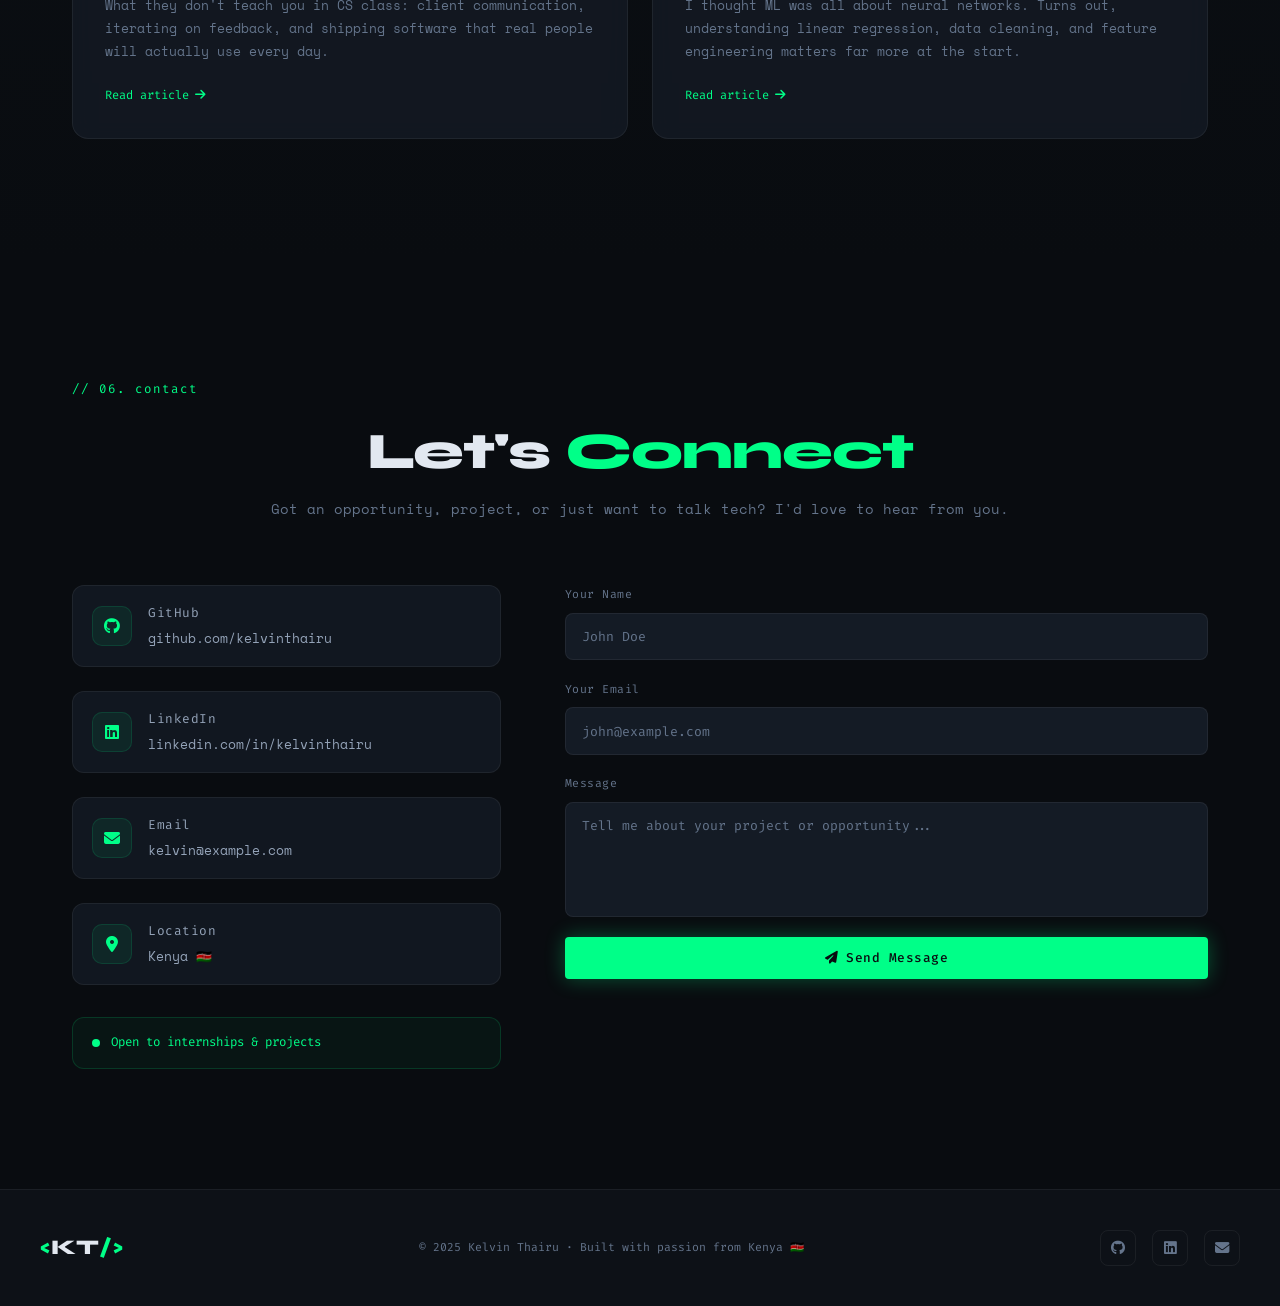
==== commit e7cd6164: "Add favicon and shortcut icon to index.html Added favicon and shortcut icon links to the HTML head." ====
--- a/index.html
+++ b/index.html
@@ -8,6 +8,8 @@
   <link rel="preconnect" href="https://fonts.googleapis.com"/>
   <link href="https://fonts.googleapis.com/css2?family=Space+Mono:wght@400;700&family=Syne:wght@400;600;700;800&family=Fira+Code:wght@300;400;500&display=swap" rel="stylesheet"/>
   <link rel="stylesheet" href="https://cdnjs.cloudflare.com/ajax/libs/font-awesome/6.5.0/css/all.min.css"/>
+  <link rel="icon" href="favicon.png.png" type="image/png"/>
+  <link rel="shortcut icon" href="favicon.png.png" type="image/png"/>
 </head>
 <body>
 
